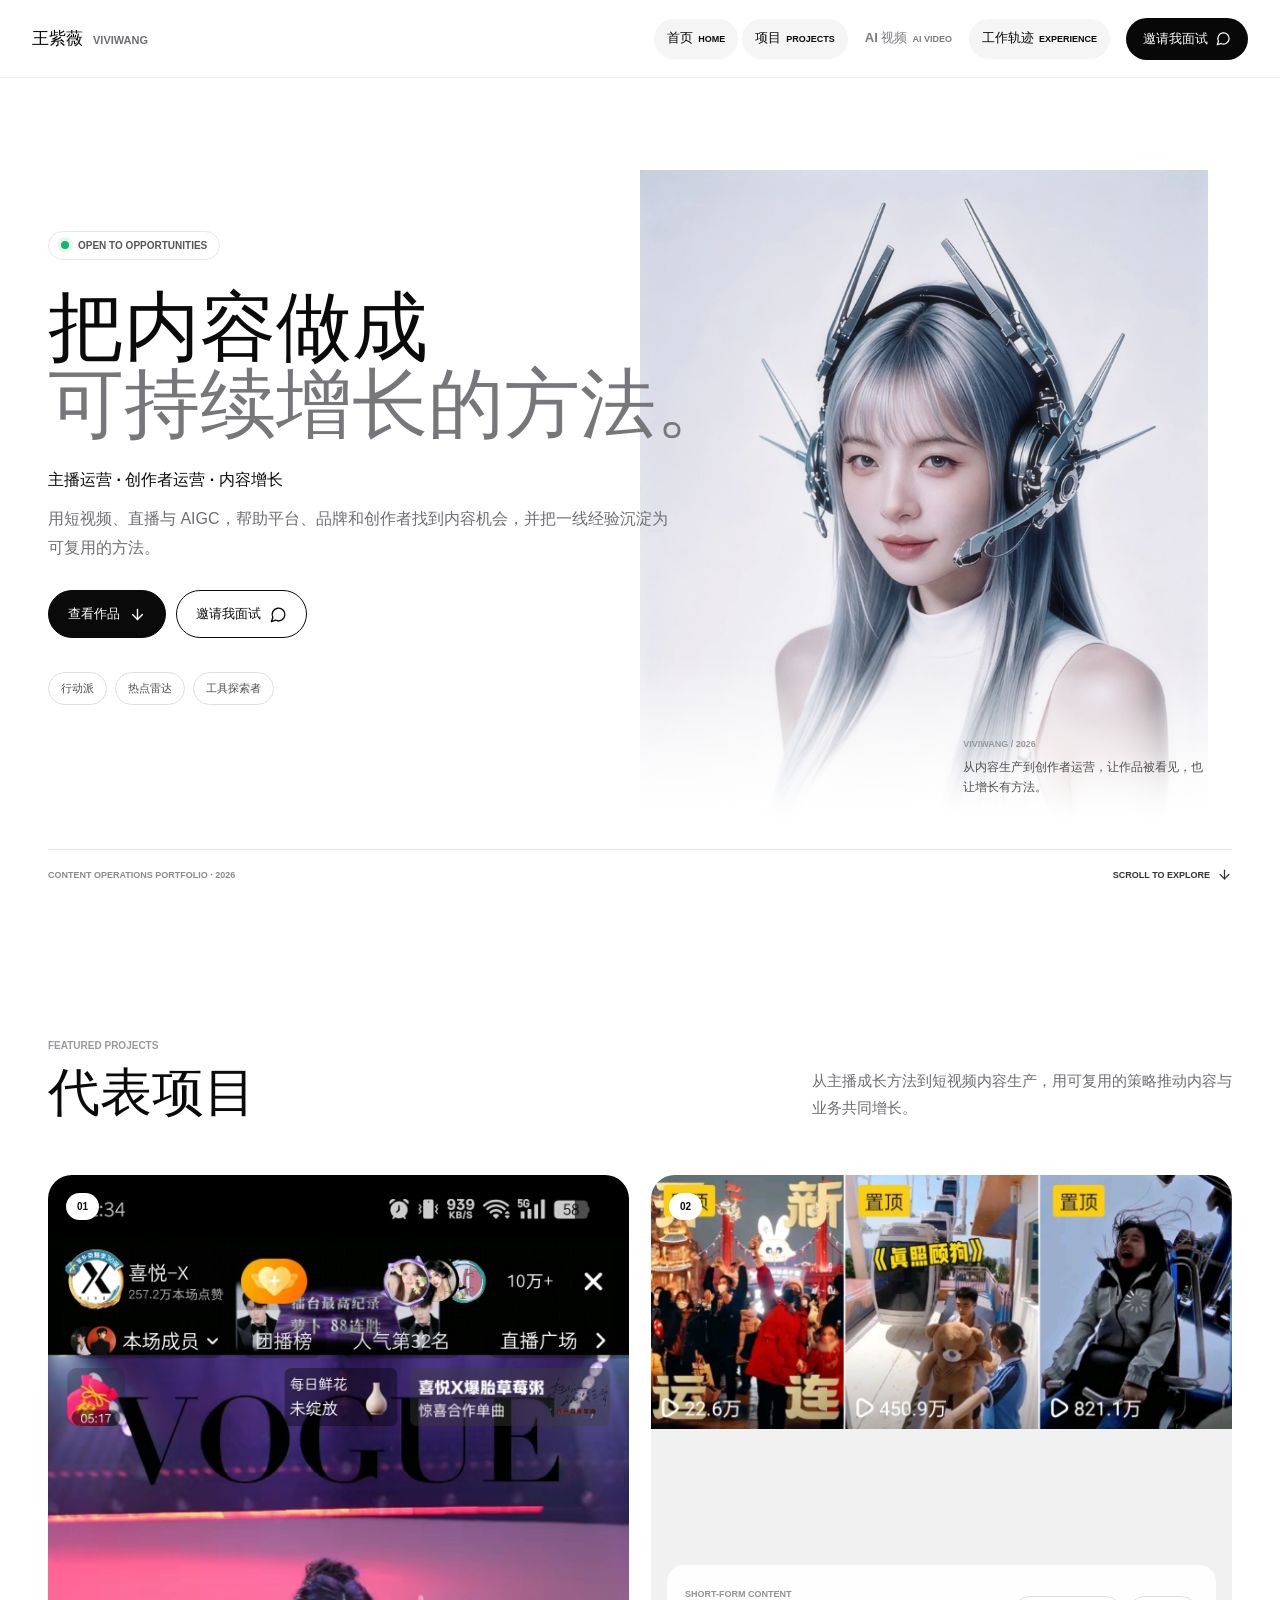
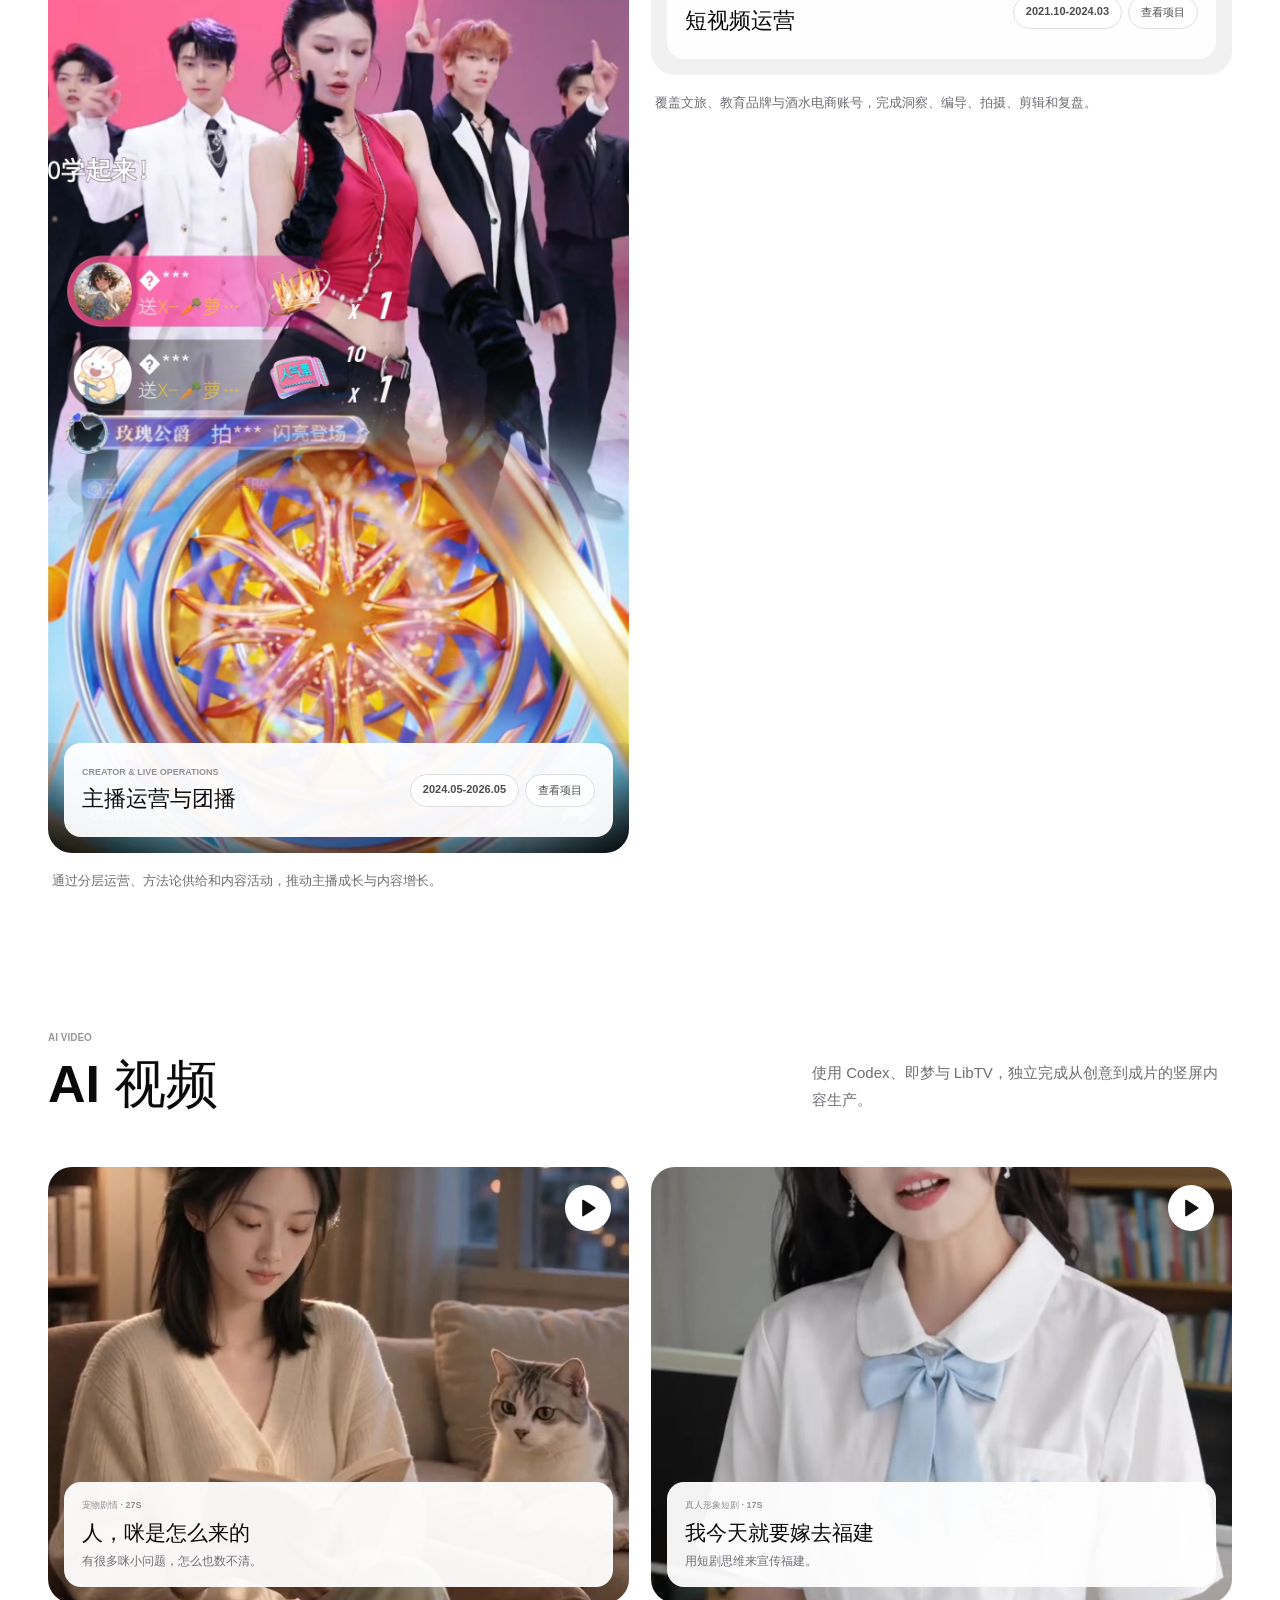
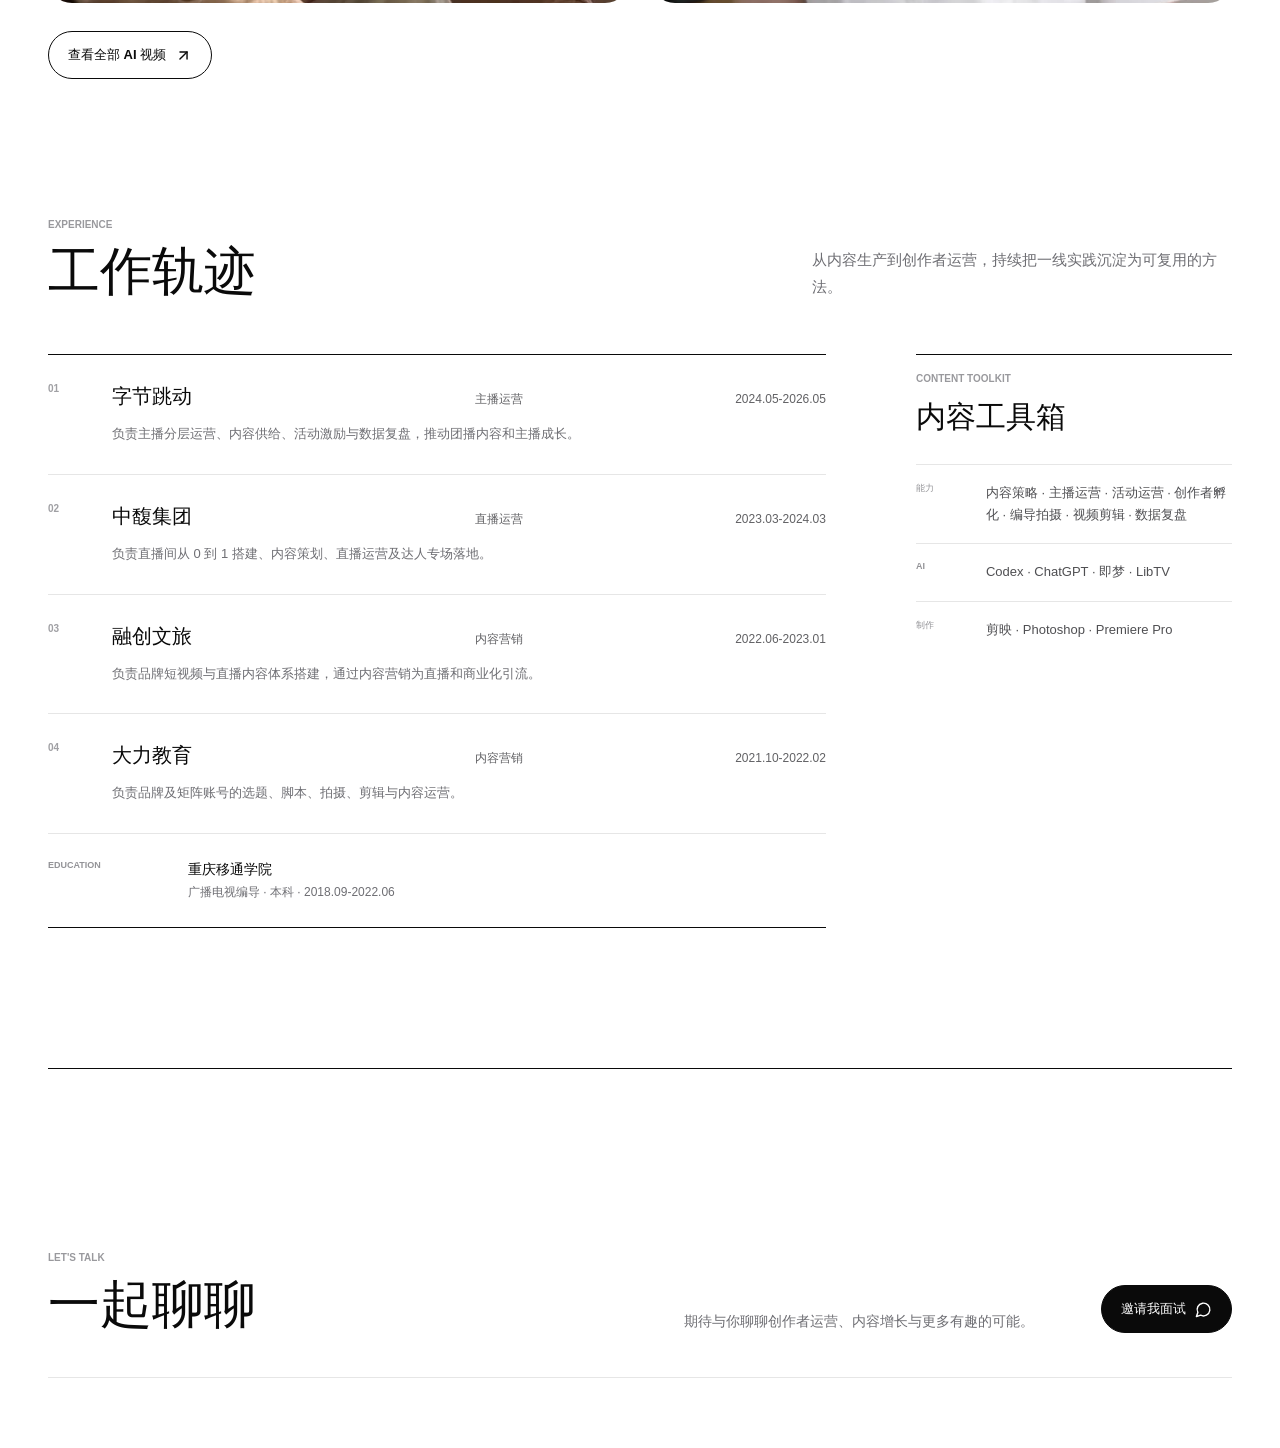
==== index.html @ 5899cfa4 "Publish portfolio website" ====
<!doctype html>
<html lang="zh-CN">
  <head>
    <meta charset="UTF-8" />
    <meta name="viewport" content="width=device-width, initial-scale=1.0" />
    <meta name="robots" content="noindex, nofollow, noarchive" />
    <meta name="description" content="王紫薇的创作者运营、主播运营、短视频与 AI 视频作品集。" />
    <meta name="theme-color" content="#ffffff" />
    <link rel="icon" href="./vw-mark.svg" type="image/svg+xml" />
    <title>VIVIWANG | 内容运营作品集</title>
    <script type="module" crossorigin src="./assets/index-BKl5a8yj.js"></script>
    <link rel="stylesheet" crossorigin href="./assets/index-C2zhgHRm.css">
  </head>
  <body>
    <div id="root"></div>
  </body>
</html>
---- assets/index-C2zhgHRm.css ----
:root{color:#0a0a0a;background:#fff;font-family:Inter,SF Pro Text,SF Pro Display,PingFang SC,Microsoft YaHei,Arial,sans-serif;font-synthesis:none;text-rendering:optimizeLegibility;--ink: #0a0a0a;--muted: #6e6e73;--quiet: #9b9b9f;--soft: #f5f5f5;--line: #e6e6e6;--white: #ffffff;--green: #12b76a;--radius: 24px;letter-spacing:0}*{box-sizing:border-box}html{scroll-behavior:auto;scroll-padding-top:150px;background:#fff}body{margin:0;min-width:320px;min-height:100vh;overflow-x:hidden;background:#fff;color:var(--ink)}body.modal-open{overflow:hidden}button,a,input,textarea,select{font:inherit;letter-spacing:0}button,a{-webkit-tap-highlight-color:transparent}button{color:inherit}a{color:inherit;text-decoration:none}img,video{display:block;max-width:100%}p,h1,h2,h3,ul,ol{margin-top:0}h1,h2,h3,.brand-mark,.section-index,.case-kicker,.project-date{font-family:Inter,SF Pro Display,PingFang SC,Microsoft YaHei,Arial,sans-serif;letter-spacing:0}button:focus-visible,a:focus-visible{outline:2px solid #111111;outline-offset:4px}.page-shell{width:min(1380px,calc(100% - 96px));margin-inline:auto}.site-header{position:fixed;z-index:100;top:0;right:0;left:0;height:78px;border-bottom:1px solid rgba(0,0,0,.06);background:#fffffff0;-webkit-backdrop-filter:blur(16px);backdrop-filter:blur(16px)}.nav-shell{width:min(1460px,calc(100% - 64px));height:100%;margin-inline:auto;display:flex;align-items:center;justify-content:space-between;gap:32px}.brand-mark{display:inline-flex;align-items:baseline;gap:10px;white-space:nowrap}.brand-mark strong{font-size:17px;font-weight:650}.brand-mark span{color:var(--muted);font-size:11px;font-weight:600}.main-nav{display:flex;align-items:center;gap:4px}.nav-link{min-height:40px;display:inline-flex;align-items:baseline;gap:5px;padding:10px 13px;border-radius:999px;color:#7c7c80;transition:color .18s ease,background .18s ease}.nav-link span{font-size:13px;font-weight:560}.nav-link small{color:inherit;font-size:9px;font-weight:550}.nav-link:hover,.nav-link.is-active{color:var(--ink);background:#f5f5f5}.nav-contact{min-height:42px;margin-left:12px;display:inline-flex;align-items:center;justify-content:center;gap:8px;padding:10px 17px;border:0;border-radius:999px;background:#080808;color:#fff;cursor:pointer;font-size:13px;font-weight:650;transition:transform .18s ease,background .18s ease}.nav-contact:hover{transform:translateY(-1px);background:#2a2a2a}.icon-button{width:42px;height:42px;display:inline-grid;place-items:center;padding:0;border:1px solid var(--line);border-radius:50%;background:#fff;cursor:pointer;transition:background .18s ease,transform .18s ease}.icon-button:hover{background:#f3f3f3;transform:translateY(-1px)}.mobile-menu-button{display:none}.button{min-height:48px;display:inline-flex;align-items:center;justify-content:center;gap:9px;padding:12px 19px;border:1px solid var(--ink);border-radius:999px;cursor:pointer;font-size:13px;font-weight:650;transition:transform .18s ease,background .18s ease,color .18s ease}.button:hover{transform:translateY(-2px)}.button-primary{background:var(--ink);color:#fff}.button-primary:hover{background:#292929}.button-secondary{background:#fff;color:var(--ink)}.button-secondary:hover{background:#f5f5f5}.home-hero{min-height:100svh;padding:78px 0 18px;display:flex;flex-direction:column;justify-content:space-between;overflow:hidden;background:#fff}.hero-shell{position:relative;min-height:calc(100svh - 134px);display:flex;align-items:center}.hero-copy{position:relative;z-index:3;width:66%;padding:80px 0 66px}.availability{width:max-content;margin-bottom:28px;display:flex;align-items:center;gap:9px;padding:8px 12px;border:1px solid #e7e7e7;border-radius:999px;background:#fff;color:#555558;font-size:10px;font-weight:650}.availability span{width:8px;height:8px;border-radius:50%;background:var(--green);box-shadow:0 0 0 4px #12b76a17}.hero-copy h1{max-width:920px;margin-bottom:27px;font-size:76px;font-weight:590;line-height:1.02}.hero-copy h1 span{color:#77777b}.hero-role{margin-bottom:14px;font-size:16px;font-weight:650}.hero-statement{max-width:620px;margin-bottom:28px;color:var(--muted);font-size:16px;line-height:1.8}.hero-actions{display:flex;flex-wrap:wrap;gap:10px}.trait-list{margin-top:34px;display:flex;flex-wrap:wrap;gap:8px}.trait-list span,.project-card-tags span{padding:8px 12px;border:1px solid #dedede;border-radius:999px;background:#ffffffeb;color:#4d4d50;font-size:11px;font-weight:560}.hero-portrait{position:absolute;z-index:1;right:2%;bottom:0;width:48%;height:88%;overflow:hidden}.hero-portrait>img{width:100%;height:100%;object-fit:cover;object-position:center top;filter:saturate(.78) contrast(.98);-webkit-mask-image:linear-gradient(to bottom,#000 0%,#000 74%,rgba(0,0,0,.72) 86%,transparent 100%);mask-image:linear-gradient(to bottom,#000 0%,#000 74%,rgba(0,0,0,.72) 86%,transparent 100%)}.portrait-fade{position:absolute;inset:auto 0 0;height:28%;background:linear-gradient(to bottom,transparent,#ffffff 88%);pointer-events:none}.portrait-note{position:absolute;z-index:2;right:0;bottom:46px;width:245px;margin:0;color:#4f4f52;font-size:12px;line-height:1.65}.portrait-note span{display:block;margin-bottom:7px;color:#9a9a9d;font-size:9px;font-weight:650}.hero-footer{position:relative;z-index:4;display:flex;align-items:center;justify-content:space-between;gap:20px;padding-top:17px;border-top:1px solid var(--line);color:#8b8b8f;font-size:9px;font-weight:600}.hero-footer a{display:inline-flex;align-items:center;gap:7px;color:#343436}.home-section{padding-top:140px}.section-heading{margin-bottom:54px;display:grid;grid-template-columns:minmax(0,1fr) minmax(300px,.6fr);align-items:end;gap:64px}.section-index,.case-kicker{margin-bottom:13px;color:#99999d;font-size:10px;font-weight:650}.section-heading h2,.case-section>h2,.home-contact h2{margin:0;font-size:52px;font-weight:560;line-height:1.1}.section-intro,.case-lead{margin-bottom:0;color:var(--muted);font-size:15px;line-height:1.8}.project-grid{display:grid;grid-template-columns:repeat(2,minmax(0,1fr));gap:22px}.project-card{min-width:0}.project-card-link{position:relative;min-height:500px;display:block;overflow:hidden;border-radius:var(--radius);background:#f1f1f1}.project-card-link>img{width:100%;height:100%;object-fit:cover;transition:transform .24s ease,filter .24s ease}.project-card-link:hover>img{transform:scale(1.018);filter:brightness(.95)}.project-number{position:absolute;top:18px;left:18px;padding:8px 11px;border-radius:999px;background:#fff;font-size:10px;font-weight:650}.project-card-info{position:absolute;right:16px;bottom:16px;left:16px;min-height:94px;display:flex;align-items:center;justify-content:space-between;gap:22px;padding:17px 18px;border-radius:17px;background:#fffffff2}.project-card-info>div:first-child>span{display:block;margin-bottom:7px;color:#929296;font-size:9px;font-weight:650}.project-card-info h3{margin:0;font-size:22px;font-weight:620}.project-card-tags{display:flex;flex-wrap:wrap;justify-content:flex-end;gap:6px}.project-card-summary{max-width:590px;margin:17px 4px 0;color:var(--muted);font-size:13px;line-height:1.7}.ai-preview-section{background:#fff}.ai-preview-grid{display:grid;grid-template-columns:repeat(2,minmax(0,1fr));gap:22px}.video-card{position:relative;min-width:0;overflow:hidden;border-radius:var(--radius);background:#f1f1f1}.video-poster{position:relative;width:100%;aspect-ratio:4 / 3;display:block;overflow:hidden;padding:0;border:0;background:#eee;cursor:pointer}.video-poster img{width:100%;height:100%;object-fit:cover;transition:transform .24s ease,filter .24s ease}.video-poster:hover img{transform:scale(1.018);filter:brightness(.95)}.video-placeholder{width:100%;height:100%;display:grid;place-items:center;color:#999}.play-control{position:absolute;top:18px;right:18px;width:46px;height:46px;display:grid;place-items:center;border-radius:50%;background:#fff;color:#111;transition:transform .18s ease,background .18s ease}.video-poster:hover .play-control{transform:scale(1.05);background:#111;color:#fff}.video-copy{position:absolute;right:16px;bottom:16px;left:16px;min-height:94px;padding:17px 18px;border-radius:17px;background:#fffffff2;pointer-events:none}.video-copy>span,.account-copy>span,.activity-item>span,.workflow-notes article>span{display:block;margin-bottom:7px;color:#909094;font-size:9px;font-weight:650}.video-copy h3{margin-bottom:5px;font-size:21px;font-weight:620}.video-copy p{margin:0;color:var(--muted);font-size:12px;line-height:1.5}.ai-page-link{margin-top:28px}.experience-section{padding-bottom:140px}.experience-layout{display:grid;grid-template-columns:minmax(0,1.6fr) minmax(300px,.65fr);gap:90px}.timeline{border-top:1px solid var(--ink)}.timeline-row{display:grid;grid-template-columns:46px minmax(0,1fr);gap:18px;padding:28px 0;border-bottom:1px solid var(--line)}.timeline-index{color:#a0a0a4;font-size:10px;font-weight:650}.timeline-title{display:grid;grid-template-columns:minmax(150px,1fr) minmax(110px,.7fr) auto;align-items:baseline;gap:20px}.timeline-title h3{margin-bottom:0;font-size:20px;font-weight:630}.timeline-title span,.timeline-title time{color:#616164;font-size:12px}.timeline-row p{max-width:710px;margin:13px 0 0;color:var(--muted);font-size:13px;line-height:1.75}.education-row{display:grid;grid-template-columns:120px minmax(0,1fr);gap:20px;padding:26px 0;border-bottom:1px solid var(--ink)}.education-row>span,.tool-group span{color:#939397;font-size:9px;font-weight:650}.education-row strong{font-size:14px;font-weight:620}.education-row p{margin:5px 0 0;color:var(--muted);font-size:12px}.toolkit{align-self:start;padding-top:18px;border-top:1px solid var(--ink)}.toolkit h3{margin-bottom:26px;font-size:30px;font-weight:580}.tool-group{display:grid;grid-template-columns:54px minmax(0,1fr);gap:16px;padding:17px 0;border-top:1px solid var(--line)}.tool-group p{margin:0;color:#4f4f52;font-size:13px;line-height:1.7}.home-contact{padding:0 0 70px;background:#fff}.contact-strip{min-height:310px;display:grid;grid-template-columns:1fr minmax(300px,.62fr) auto;align-items:end;gap:60px;padding:64px 0 44px;border-top:1px solid var(--ink);border-bottom:1px solid var(--line)}.contact-strip>p{margin:0;color:var(--muted);font-size:14px;line-height:1.75}.project-page{padding-top:78px;background:#fff}.project-hero{min-height:720px;display:grid;grid-template-columns:minmax(0,.82fr) minmax(520px,1.18fr);align-items:center;gap:72px;padding-top:84px;padding-bottom:84px}.project-hero-copy{min-width:0}.back-link{width:max-content;margin-bottom:54px;display:inline-flex;align-items:center;gap:8px;color:#69696c;font-size:12px;transition:color .18s ease,transform .18s ease}.back-link:hover{color:var(--ink);transform:translate(-3px)}.project-hero h1{margin-bottom:20px;font-size:64px;font-weight:570;line-height:1.05}.project-date{margin-bottom:26px;color:#99999c;font-size:11px;font-weight:600}.project-summary{max-width:610px;margin:0;color:var(--muted);font-size:15px;line-height:1.85}.lightbox-trigger{position:relative;display:block;overflow:hidden;padding:0;border:0;background:#f3f3f3;cursor:zoom-in}.lightbox-trigger img{width:100%;height:100%;object-fit:cover}.project-cover{width:100%;aspect-ratio:4 / 3;border-radius:var(--radius)}.project-cover img{transition:transform .24s ease}.project-cover:hover img{transform:scale(1.012)}.image-zoom{position:absolute;right:16px;bottom:16px;width:42px;height:42px;display:grid;place-items:center;border-radius:50%;background:#fff;color:#111;opacity:0;transform:translateY(5px);transition:opacity .18s ease,transform .18s ease}.lightbox-trigger:hover .image-zoom,.lightbox-trigger:focus-visible .image-zoom{opacity:1;transform:translateY(0)}.project-toc{position:sticky;z-index:80;top:78px;border-top:1px solid var(--line);border-bottom:1px solid var(--line);background:#fffffff5;-webkit-backdrop-filter:blur(12px);backdrop-filter:blur(12px)}.toc-inner{display:flex;align-items:center;gap:4px;overflow-x:auto;padding-top:10px;padding-bottom:10px;scrollbar-width:none}.toc-inner::-webkit-scrollbar,.activity-tabs::-webkit-scrollbar,.filter-tabs::-webkit-scrollbar{display:none}.toc-button{flex:0 0 auto;padding:9px 13px;border:0;border-radius:999px;background:transparent;color:#858589;cursor:pointer;font-size:11px;font-weight:560;transition:color .18s ease,background .18s ease}.toc-button:hover,.toc-button.is-active{background:#f2f2f2;color:var(--ink)}.project-content{padding-top:28px}.case-section{scroll-margin-top:148px;padding:112px 0;border-top:1px solid var(--line)}.case-section:first-child{border-top:0}.case-section>h2{margin-bottom:34px}.case-lead{max-width:760px;font-size:16px}.context-rail{margin-top:50px;display:grid;grid-template-columns:repeat(3,minmax(0,1fr));border-top:1px solid var(--ink);border-bottom:1px solid var(--ink)}.context-rail.four-columns{grid-template-columns:repeat(4,minmax(0,1fr))}.context-rail>div{min-height:130px;display:flex;flex-direction:column;justify-content:space-between;gap:18px;padding:24px;border-right:1px solid var(--line)}.context-rail>div:last-child{border-right:0}.context-rail span,.process-rail span{color:#98989c;font-size:9px;font-weight:650}.context-rail strong{max-width:260px;font-size:16px;font-weight:600;line-height:1.5}.segmentation-list{display:grid;grid-template-columns:repeat(3,minmax(0,1fr));gap:18px}.segmentation-list article,.metric-grid article{min-height:255px;padding:28px;border-radius:20px;background:var(--soft)}.segmentation-list article>span{display:block;margin-bottom:68px;color:#a0a0a3;font-size:10px;font-weight:650}.segmentation-list h3{margin-bottom:13px;font-size:27px;font-weight:600}.segmentation-list p{margin:0;color:var(--muted);font-size:13px;line-height:1.75}.method-grid{margin-top:46px;display:grid;grid-template-columns:repeat(2,minmax(0,1fr));gap:22px}.method-card{min-width:0}.method-card:nth-child(5){grid-column:1 / -1;display:grid;grid-template-columns:1.25fr .75fr;gap:0;overflow:hidden;border-radius:var(--radius);background:var(--soft)}.method-image{width:100%;aspect-ratio:16 / 10;border-radius:var(--radius)}.method-card:nth-child(5) .method-image{height:100%;border-radius:0}.method-image img{transition:transform .24s ease}.method-image:hover img{transform:scale(1.012)}.method-card>div{padding:20px 4px 0}.method-card:nth-child(5)>div{display:flex;flex-direction:column;justify-content:center;padding:42px}.method-card>div>span{display:block;margin-bottom:10px;color:#9a9a9e;font-size:9px;font-weight:650}.method-card h3{margin-bottom:8px;font-size:20px;font-weight:620}.method-card p{margin:0;color:var(--muted);font-size:13px;line-height:1.7}.activity-tabs,.filter-tabs{margin-bottom:28px;display:flex;width:max-content;max-width:100%;gap:6px;overflow-x:auto;padding:5px;border-radius:999px;background:#f3f3f3;scrollbar-width:none}.activity-tab,.filter-tab{flex:0 0 auto;min-height:38px;padding:9px 15px;border:0;border-radius:999px;background:transparent;color:#77777b;cursor:pointer;font-size:11px;font-weight:580;transition:color .18s ease,background .18s ease}.activity-tab:hover,.filter-tab:hover,.activity-tab.is-active,.filter-tab.is-active{background:#fff;color:var(--ink)}.activity-stage{display:grid;grid-template-columns:minmax(0,1.18fr) minmax(330px,.82fr);gap:22px}.evidence-rail{margin-top:22px;display:grid;grid-auto-flow:column;grid-auto-columns:minmax(170px,.2fr);gap:12px;overflow-x:auto;padding:0 0 12px;scroll-snap-type:x proximity;scrollbar-color:#b9b9b9 transparent}.evidence-image{width:100%;aspect-ratio:9 / 16;border-radius:var(--radius);scroll-snap-align:start}.evidence-image img{transition:transform .24s ease}.evidence-image:hover img{transform:scale(1.012)}.activity-image{min-height:560px;border-radius:var(--radius)}.activity-list{display:grid;gap:14px}.activity-item{padding:30px;border-radius:20px;background:#f5f5f5}.activity-item.is-highlight{background:#111;color:#fff}.activity-item.is-highlight>span,.activity-item.is-highlight p{color:#bdbdc1}.activity-item h3{margin-bottom:12px;font-size:22px;font-weight:610}.activity-item p{margin-bottom:0;color:var(--muted);font-size:13px;line-height:1.75}.activity-item ul{margin:24px 0 0;padding:20px 0 0;display:grid;grid-template-columns:repeat(2,minmax(0,1fr));gap:12px 18px;border-top:1px solid #3b3b3b;list-style:none}.activity-item li{color:#fff;font-size:12px;font-weight:550;line-height:1.55}.incubation-layout,.featured-case-layout,.workflow-layout{display:grid;grid-template-columns:minmax(0,1fr) minmax(380px,.82fr);align-items:stretch;gap:46px}.action-list{margin:50px 0 0;padding:0;border-top:1px solid var(--ink);list-style:none}.action-list li{display:grid;grid-template-columns:42px minmax(0,1fr);gap:18px;padding:20px 0;border-bottom:1px solid var(--line)}.action-list span{color:#9a9a9d;font-size:10px;font-weight:650}.action-list p{margin:0;color:#4f4f52;font-size:14px;line-height:1.7}.hero-metric{min-height:420px;display:flex;flex-direction:column;justify-content:flex-end;padding:42px;border-radius:var(--radius);background:#111;color:#fff}.hero-metric span{margin-bottom:auto;color:#b9b9bd;font-size:11px}.hero-metric strong{margin-bottom:4px;font-size:92px;font-weight:530;line-height:1}.hero-metric p{margin:0;color:#b9b9bd;font-size:13px}.metric-grid{display:grid;grid-template-columns:repeat(3,minmax(0,1fr));gap:16px}.metric-grid article{display:flex;flex-direction:column;justify-content:flex-end}.metric-grid strong{margin-bottom:48px;font-size:54px;font-weight:560;line-height:1}.metric-grid span{font-size:13px;font-weight:600}.metric-grid small{margin-top:7px;color:var(--muted);font-size:10px}.next-project{margin-top:10px;padding-top:72px;padding-bottom:100px;border-top:1px solid var(--ink)}.next-project>span{display:block;margin-bottom:22px;color:#96969a;font-size:9px;font-weight:650}.next-project a{display:flex;align-items:center;justify-content:space-between;gap:18px;font-size:46px;font-weight:560;transition:color .18s ease}.next-project a:hover{color:#66666a}.responsibility-line{margin-top:46px;display:grid;grid-template-columns:190px minmax(0,1fr);gap:32px;padding:24px 0;border-top:1px solid var(--ink);border-bottom:1px solid var(--ink)}.responsibility-line span{color:#96969a;font-size:9px;font-weight:650}.responsibility-line strong{font-size:18px;font-weight:600}.account-grid{margin-top:46px;display:grid;grid-template-columns:repeat(2,minmax(0,1fr));gap:22px}.account-card{overflow:hidden;border-radius:var(--radius);background:#f5f5f5}.account-media-grid{display:grid;grid-template-columns:repeat(2,minmax(0,1fr));gap:1px;background:#fff}.account-media-grid.count-2{grid-template-columns:repeat(2,minmax(0,1fr))}.account-image{width:100%;aspect-ratio:9 / 13;border-radius:0}.account-image img{transition:transform .24s ease}.account-image:hover img{transform:scale(1.012)}.account-copy{padding:26px 28px 30px}.account-copy h3{margin-bottom:5px;font-size:24px;font-weight:610}.account-copy>p{margin-bottom:22px;color:var(--muted);font-size:12px}.account-copy>strong{display:block;padding-top:18px;border-top:1px solid #dddddd;font-size:12px;font-weight:600}.account-copy ul{margin:18px 0 0;padding:0;display:grid;grid-template-columns:repeat(2,minmax(0,1fr));gap:9px 18px;list-style:none}.account-copy li{color:#59595c;font-size:11px;line-height:1.55}.account-copy li:before{content:"";width:4px;height:4px;margin-right:7px;display:inline-block;border-radius:50%;background:#111;vertical-align:2px}.featured-account-image,.workflow-image{min-height:520px;border-radius:var(--radius)}.featured-account-image img,.workflow-image img{transition:transform .24s ease}.featured-account-image:hover img,.workflow-image:hover img{transform:scale(1.012)}.featured-case-copy{align-self:center}.strategy-list{margin-top:42px;border-top:1px solid var(--ink)}.strategy-list article{display:grid;grid-template-columns:126px minmax(0,1fr);gap:24px;padding:19px 0;border-bottom:1px solid var(--line)}.strategy-list span{font-size:12px;font-weight:620}.strategy-list p{margin:0;color:var(--muted);font-size:12px;line-height:1.7}.ai-work-grid{display:grid;grid-template-columns:repeat(4,minmax(0,1fr));gap:16px}.video-card.is-compact{border-radius:20px}.is-compact .video-poster{aspect-ratio:9 / 16}.ai-work-grid .video-copy{min-height:110px;padding:15px;border-radius:14px}.ai-work-grid .video-copy h3{font-size:16px}.process-rail{margin:44px 0;display:grid;grid-template-columns:repeat(6,minmax(0,1fr));border-top:1px solid var(--ink);border-bottom:1px solid var(--ink)}.process-rail>div{min-height:105px;display:flex;flex-direction:column;justify-content:space-between;gap:16px;padding:20px;border-right:1px solid var(--line)}.process-rail>div:last-child{border-right:0}.process-rail strong{font-size:14px;font-weight:600}.process-evidence-grid{display:grid;grid-template-columns:repeat(2,minmax(0,1fr));gap:36px 22px}.process-evidence{min-width:0}.process-evidence.is-wide{grid-column:1 / -1}.process-evidence-image{width:100%;aspect-ratio:16 / 10;border-radius:var(--radius)}.process-evidence.is-wide .process-evidence-image{aspect-ratio:16 / 8}.process-evidence>div{padding:18px 4px 0}.process-evidence>div>span{display:block;margin-bottom:9px;color:#99999d;font-size:9px;font-weight:650}.process-evidence h3{margin-bottom:7px;font-size:20px;font-weight:610}.process-evidence p{margin:0;color:var(--muted);font-size:13px;line-height:1.7}.workflow-notes{align-self:center;border-top:1px solid var(--ink)}.workflow-notes article{padding:22px 0;border-bottom:1px solid var(--line)}.workflow-notes h3{margin-bottom:7px;font-size:20px;font-weight:610}.workflow-notes p{margin:0;color:var(--muted);font-size:13px;line-height:1.7}.ai-tool-lines{border-top:1px solid var(--ink)}.ai-tool-lines article{display:grid;grid-template-columns:minmax(130px,.35fr) minmax(0,1fr);gap:34px;padding:24px 0;border-bottom:1px solid var(--line)}.ai-tool-lines span{color:#88888c;font-size:10px;font-weight:650}.ai-tool-lines p{margin:0;font-size:15px;line-height:1.7}.modal-backdrop,.lightbox-backdrop,.video-modal-backdrop{position:fixed;z-index:300;top:0;right:0;bottom:0;left:0;display:grid;place-items:center;padding:24px;background:#000000ad}.contact-modal{position:relative;width:min(760px,100%);display:grid;grid-template-columns:minmax(0,.9fr) minmax(300px,1.1fr);gap:48px;padding:48px;border-radius:var(--radius);background:#fff;box-shadow:0 30px 100px #0003}.modal-close,.lightbox-close,.video-modal-close{position:absolute;z-index:4;top:16px;right:16px}.contact-copy{align-self:center}.contact-copy h2{margin-bottom:14px;font-size:42px;font-weight:570}.contact-copy>p:last-child{margin:0;color:var(--muted);font-size:13px;line-height:1.75}.wechat-panel{display:grid;grid-template-columns:150px minmax(0,1fr);align-items:center;gap:24px;padding:24px;border-radius:18px;background:#f4f4f4}.wechat-qr{aspect-ratio:1;overflow:hidden;border:1px solid #d6d6d6;background:#fff}.wechat-qr img{width:100%;height:100%;object-fit:cover}.wechat-details{min-width:0}.meta-label{display:block;margin-bottom:8px;color:#8d8d91;font-size:10px;font-weight:650}.wechat-details strong{display:block;margin-bottom:15px;overflow-wrap:anywhere;font-size:19px}.copy-button{min-height:40px;display:inline-flex;align-items:center;gap:7px;padding:9px 13px;border:0;border-radius:999px;background:#111;color:#fff;cursor:pointer;font-size:11px;font-weight:600}.lightbox-content{position:relative;width:min(1500px,100%);height:min(90vh,960px);display:grid;place-items:center;padding:68px 24px 24px;border-radius:20px;background:#fff}.lightbox-content>img{max-width:100%;max-height:100%;object-fit:contain}.video-modal{position:relative;width:min(980px,100%);max-height:92vh;overflow:hidden;border-radius:var(--radius);background:#fff}.video-modal video,.video-pending{width:100%;max-height:76vh;background:#ededed}.video-modal video{object-fit:contain}.video-pending{position:relative;min-height:560px;display:grid;place-items:center;overflow:hidden}.video-pending>img{position:absolute;top:0;right:0;bottom:0;left:0;width:100%;height:100%;object-fit:cover;filter:grayscale(1) blur(14px);opacity:.24}.video-pending>div{position:relative;display:grid;place-items:center;gap:10px;text-align:center}.video-pending strong{font-size:18px}.video-pending span{color:var(--muted);font-size:12px}.video-modal-caption{padding:20px 24px 24px}.video-modal-caption span{display:block;margin-bottom:5px;color:#8f8f93;font-size:9px;font-weight:650}.video-modal-caption h3{margin:0;font-size:21px;font-weight:610}@media(max-width:1120px){.page-shell{width:min(100% - 64px,1120px)}.hero-copy h1{font-size:62px}.hero-portrait{right:-3%;width:52%}.portrait-note{display:none}.project-card-link{min-height:410px}.project-card-info{align-items:flex-start;flex-direction:column}.project-card-tags{justify-content:flex-start}.experience-layout{gap:52px}.project-hero{grid-template-columns:minmax(0,.85fr) minmax(440px,1.15fr);gap:44px}.project-hero h1{font-size:54px}}@media(max-width:920px){html{scroll-padding-top:132px}.site-header{height:68px}.nav-shell{width:calc(100% - 40px)}.mobile-menu-button{display:inline-grid}.main-nav{position:absolute;top:67px;right:0;left:0;display:none;align-items:stretch;padding:12px 20px 20px;border-bottom:1px solid var(--line);background:#fff}.main-nav.is-open{display:grid}.nav-link{justify-content:space-between;border-radius:0;border-bottom:1px solid var(--line)}.nav-contact{margin:14px 0 0}.home-hero{min-height:auto;padding-top:68px}.hero-shell{min-height:860px;align-items:flex-start}.hero-copy{width:82%;padding-top:70px}.hero-copy h1{font-size:58px}.hero-statement{max-width:510px}.hero-portrait{right:-5%;width:58%;height:64%}.section-heading{grid-template-columns:1fr;gap:22px}.project-card-link{min-height:370px}.experience-layout,.contact-strip,.project-hero,.activity-stage,.incubation-layout,.featured-case-layout,.workflow-layout{grid-template-columns:1fr}.contact-strip{align-items:start;gap:28px}.project-page{padding-top:68px}.project-hero{min-height:auto;padding-top:72px}.project-cover{grid-row:1}.back-link{margin-bottom:34px}.project-toc{top:68px}.activity-image,.featured-account-image,.workflow-image{min-height:440px}.ai-work-grid{grid-template-columns:repeat(2,minmax(0,1fr))}.contact-modal{grid-template-columns:1fr}}@media(max-width:680px){.page-shell{width:calc(100% - 36px)}.nav-shell{width:calc(100% - 28px)}.brand-mark{gap:7px}.brand-mark strong{font-size:15px}.brand-mark span{font-size:9px}.hero-shell{min-height:780px}.hero-copy{width:100%;padding-top:54px}.availability{margin-bottom:22px}.hero-copy h1{max-width:355px;margin-bottom:20px;font-size:42px;line-height:1.08}.hero-role{font-size:14px}.hero-statement{max-width:92%;font-size:13px;line-height:1.7}.hero-actions{position:relative;z-index:4}.hero-actions .button{min-height:44px;padding:10px 15px}.trait-list{margin-top:22px}.trait-list span{padding:7px 10px;font-size:10px}.hero-portrait{right:-22%;bottom:0;width:92%;height:51%;opacity:.82}.hero-footer{padding-bottom:6px}.hero-footer>span{display:none}.home-section{padding-top:104px}.section-heading{margin-bottom:36px}.section-heading h2,.case-section>h2,.home-contact h2{font-size:38px}.section-intro,.case-lead{font-size:13px}.project-grid,.ai-preview-grid,.method-grid,.account-grid,.process-evidence-grid{grid-template-columns:1fr}.process-evidence.is-wide{grid-column:auto}.project-card-link{min-height:380px;border-radius:20px}.project-card-info{right:10px;bottom:10px;left:10px;min-height:auto;gap:13px;padding:14px;border-radius:14px}.project-card-info h3{font-size:19px}.project-card-tags span:first-child{display:none}.video-card,.video-poster{border-radius:20px}.video-copy{right:10px;bottom:10px;left:10px;padding:14px;border-radius:14px}.experience-section{padding-bottom:104px}.timeline-row{grid-template-columns:30px minmax(0,1fr)}.timeline-title{grid-template-columns:1fr auto;gap:7px 12px}.timeline-title span{grid-column:1;grid-row:2}.timeline-title time{grid-column:2;grid-row:1}.education-row{grid-template-columns:1fr;gap:10px}.contact-strip{min-height:290px;padding-top:46px}.project-hero{gap:42px;padding-top:42px;padding-bottom:52px}.project-cover{aspect-ratio:4 / 3;border-radius:20px}.project-hero h1{font-size:43px}.project-summary{font-size:13px}.toc-inner{width:100%}.case-section{scroll-margin-top:132px;padding:82px 0}.context-rail,.context-rail.four-columns,.segmentation-list,.metric-grid{grid-template-columns:1fr}.context-rail>div{min-height:100px;border-right:0;border-bottom:1px solid var(--line)}.context-rail>div:last-child{border-bottom:0}.segmentation-list article,.metric-grid article{min-height:210px}.segmentation-list article>span{margin-bottom:38px}.method-card:nth-child(5){grid-column:auto;display:block;border-radius:20px}.method-card:nth-child(5) .method-image{height:auto;border-radius:20px}.method-card:nth-child(5)>div{padding:22px 4px 0}.activity-tabs,.filter-tabs{width:100%;border-radius:16px}.activity-image,.featured-account-image,.workflow-image{min-height:300px;border-radius:20px}.evidence-rail{grid-auto-columns:minmax(145px,44vw)}.evidence-image{border-radius:20px}.process-evidence-image,.process-evidence.is-wide .process-evidence-image{aspect-ratio:4 / 3;border-radius:20px}.activity-item{padding:24px}.activity-item ul,.account-copy ul{grid-template-columns:1fr}.hero-metric{min-height:320px;padding:28px}.hero-metric strong{font-size:72px}.metric-grid strong{margin-bottom:34px;font-size:46px}.responsibility-line,.strategy-list article,.ai-tool-lines article{grid-template-columns:1fr;gap:10px}.account-card{border-radius:20px}.account-copy{padding:22px}.ai-work-grid{grid-template-columns:repeat(2,minmax(0,1fr));gap:10px}.ai-work-grid .video-copy{right:7px;bottom:7px;left:7px;min-height:96px;padding:11px}.ai-work-grid .video-copy h3{font-size:13px}.ai-work-grid .video-copy p{font-size:10px}.process-rail{grid-template-columns:repeat(3,minmax(0,1fr))}.process-rail>div:nth-child(3){border-right:0}.process-rail>div:nth-child(-n+3){border-bottom:1px solid var(--line)}.next-project{padding-top:52px;padding-bottom:72px}.next-project a{font-size:31px}.contact-modal{gap:28px;padding:34px 22px 22px;border-radius:20px}.wechat-panel{grid-template-columns:110px minmax(0,1fr);gap:17px;padding:16px}.contact-copy h2{font-size:34px}.lightbox-backdrop,.video-modal-backdrop,.modal-backdrop{padding:12px}.lightbox-content,.video-modal{border-radius:18px}.video-pending{min-height:520px}}@media(prefers-reduced-motion:reduce){*,*:before,*:after{scroll-behavior:auto!important;transition-duration:.01ms!important}}
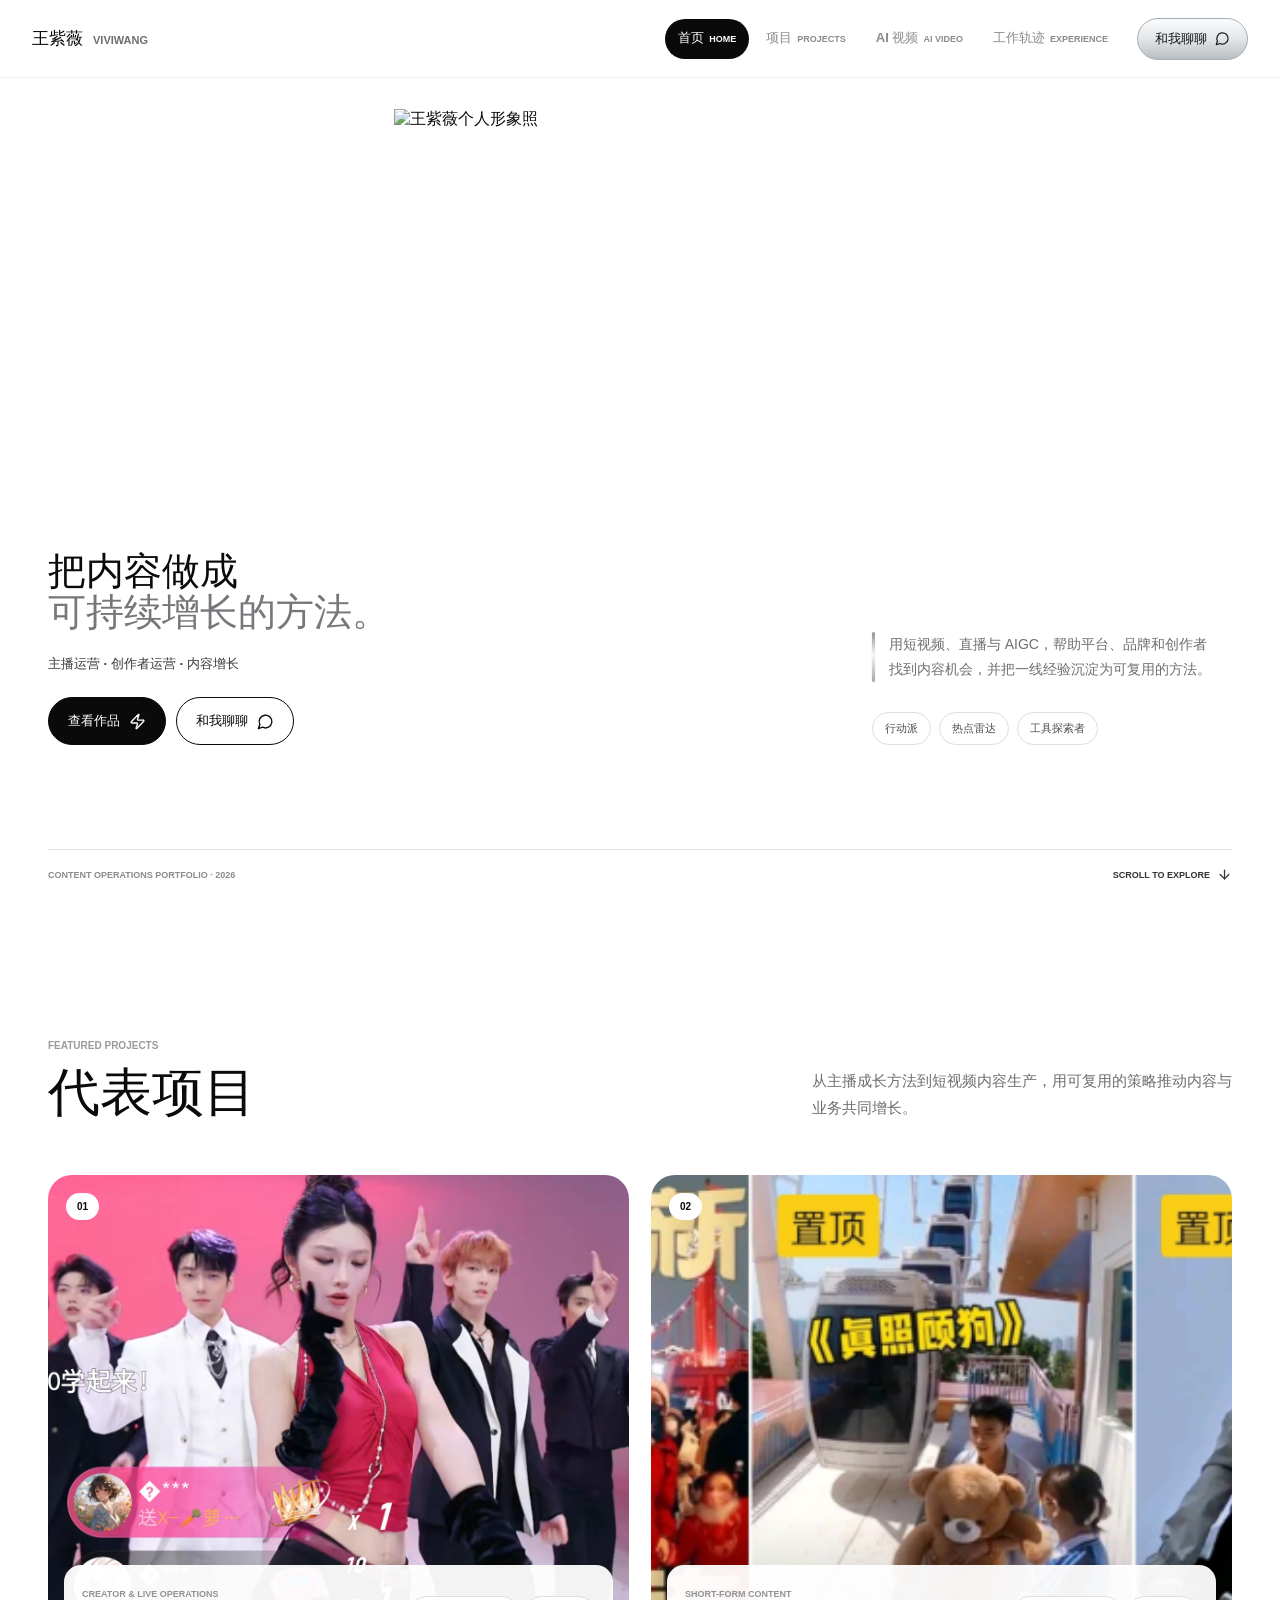
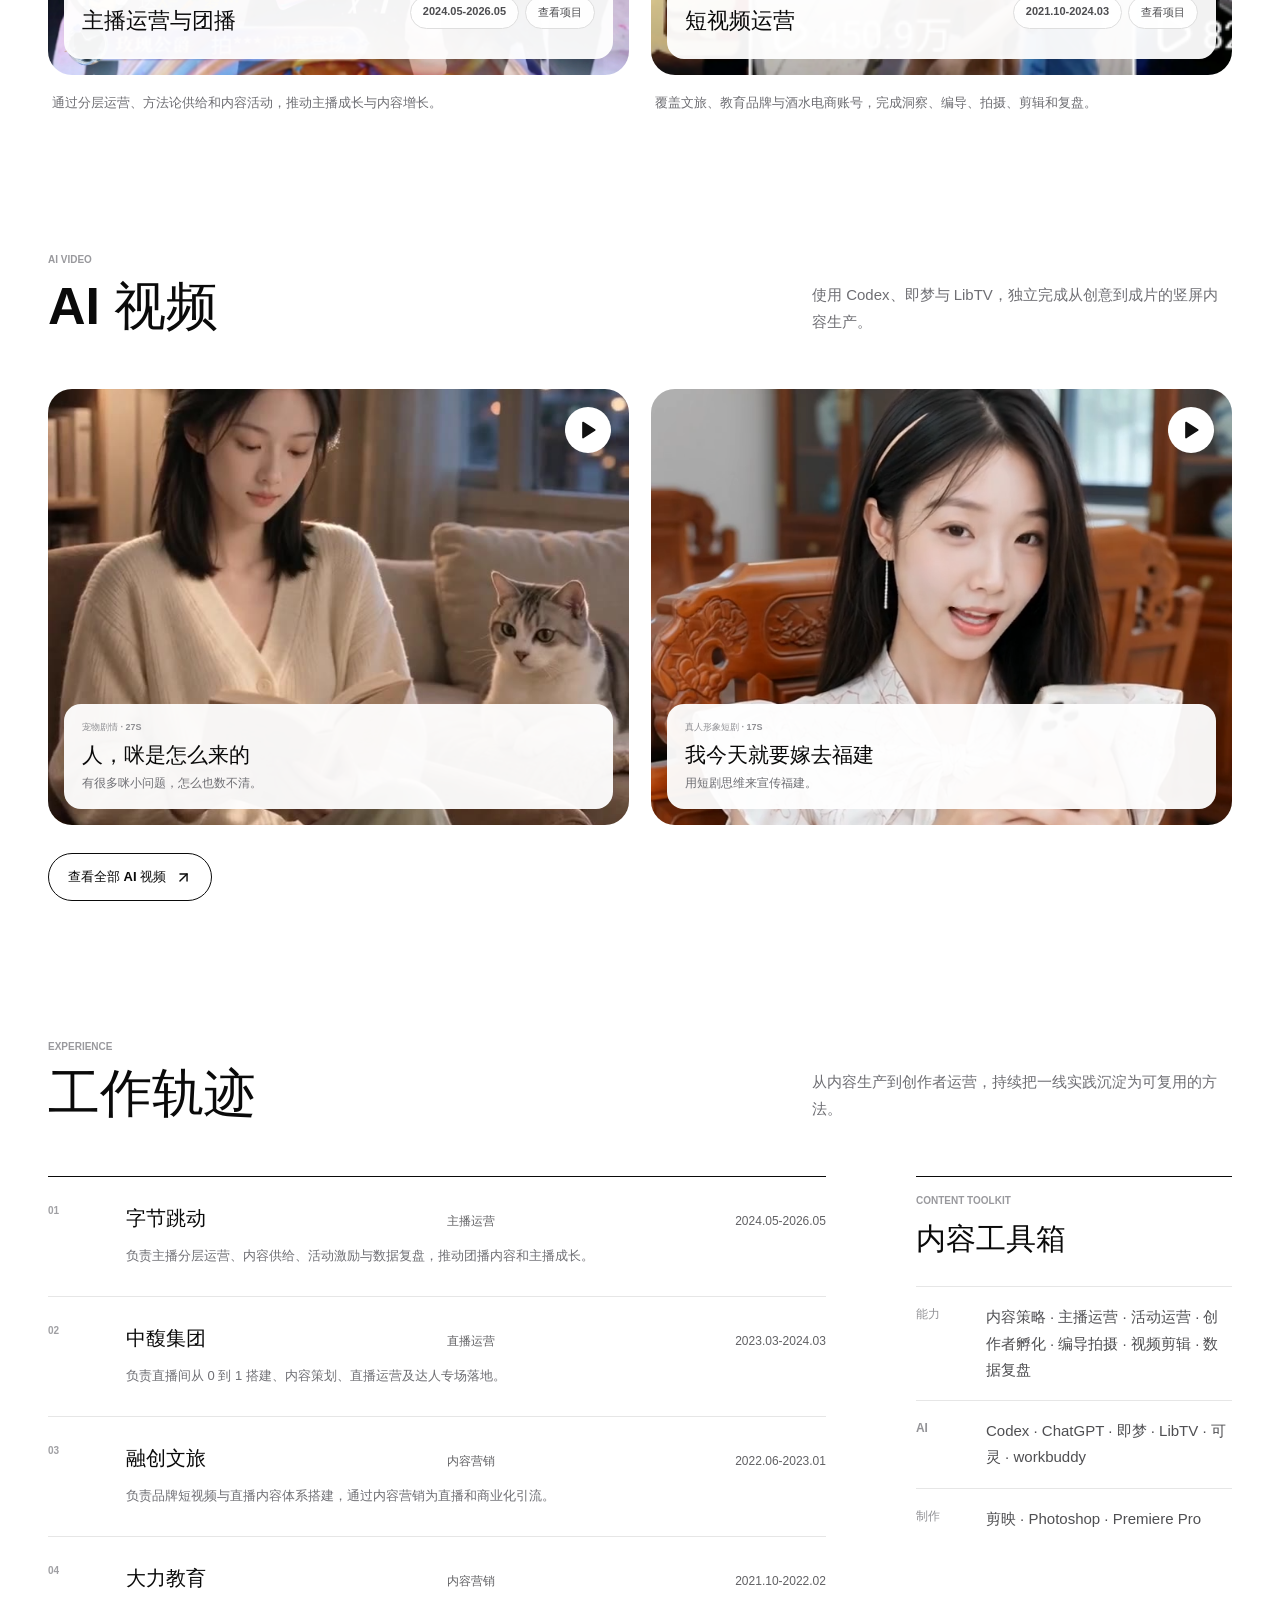
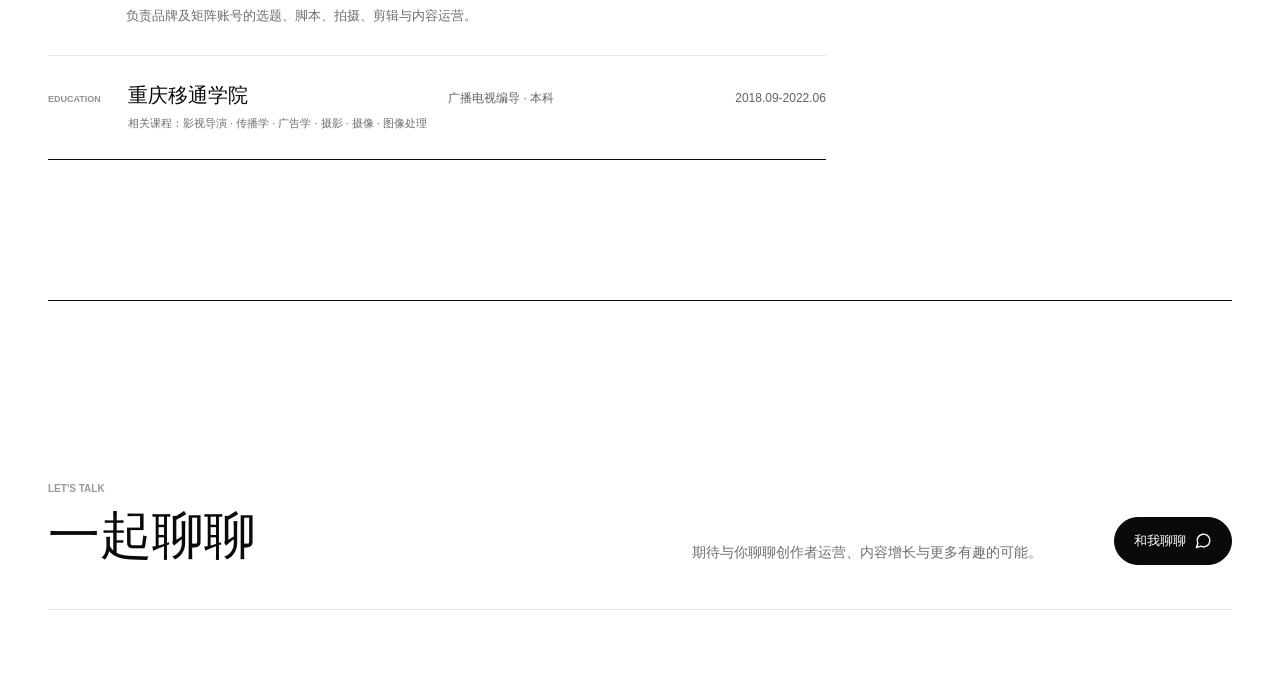
==== commit 1dc3ae70: "Publish approved portfolio updates" ====
--- a/index.html
+++ b/index.html
@@ -8,8 +8,8 @@
     <meta name="theme-color" content="#ffffff" />
     <link rel="icon" href="./vw-mark.svg" type="image/svg+xml" />
     <title>VIVIWANG | 内容运营作品集</title>
-    <script type="module" crossorigin src="./assets/index-BKl5a8yj.js"></script>
-    <link rel="stylesheet" crossorigin href="./assets/index-C2zhgHRm.css">
+    <script type="module" crossorigin src="./assets/index-DHkKCoHs.js"></script>
+    <link rel="stylesheet" crossorigin href="./assets/index-BYEQo2D3.css">
   </head>
   <body>
     <div id="root"></div>
--- a/assets/index-BYEQo2D3.css
+++ b/assets/index-BYEQo2D3.css
@@ -0,0 +1 @@
+:root{color:#0a0a0a;background:#fff;font-family:Inter,SF Pro Text,SF Pro Display,PingFang SC,Microsoft YaHei,Arial,sans-serif;font-synthesis:none;text-rendering:optimizeLegibility;--ink: #0a0a0a;--muted: #6e6e73;--quiet: #9b9b9f;--soft: #f5f5f5;--line: #e6e6e6;--white: #ffffff;--radius: 24px;letter-spacing:0}*{box-sizing:border-box}html{scroll-behavior:auto;scroll-padding-top:150px;background:#fff}body{margin:0;min-width:320px;min-height:100vh;overflow-x:hidden;background:#fff;color:var(--ink)}body.modal-open{overflow:hidden}button,a,input,textarea,select{font:inherit;letter-spacing:0}button,a{-webkit-tap-highlight-color:transparent}button{color:inherit}a{color:inherit;text-decoration:none}img,video{display:block;max-width:100%}p,h1,h2,h3,ul,ol{margin-top:0}h1,h2,h3,.brand-mark,.section-index,.case-kicker,.project-date{font-family:Inter,SF Pro Display,PingFang SC,Microsoft YaHei,Arial,sans-serif;letter-spacing:0}button:focus-visible,a:focus-visible{outline:2px solid #111111;outline-offset:4px}.page-shell{width:min(1380px,calc(100% - 96px));margin-inline:auto}.site-header{position:fixed;z-index:100;top:0;right:0;left:0;height:78px;border-bottom:1px solid rgba(0,0,0,.06);background:#fffffff0;-webkit-backdrop-filter:blur(16px);backdrop-filter:blur(16px)}.nav-shell{width:min(1460px,calc(100% - 64px));height:100%;margin-inline:auto;display:flex;align-items:center;justify-content:space-between;gap:32px}.brand-mark{display:inline-flex;align-items:baseline;gap:10px;white-space:nowrap}.brand-mark strong{font-size:17px;font-weight:650}.brand-mark span{color:var(--muted);font-size:11px;font-weight:600}.main-nav{display:flex;align-items:center;gap:4px}.nav-link{min-height:40px;display:inline-flex;align-items:baseline;gap:5px;padding:10px 13px;border-radius:999px;color:#8b8b90;transition:color .18s ease,background .18s ease}.nav-link span{font-size:13px;font-weight:560}.nav-link small{color:inherit;font-size:9px;font-weight:550}.nav-link:hover{color:#4d4d51;background:#f5f5f5}.nav-link.is-active{color:#fff;background:var(--ink)}.nav-contact{min-height:42px;margin-left:12px;display:inline-flex;align-items:center;justify-content:center;gap:8px;padding:10px 17px;border:0;border-radius:999px;border:1px solid #a9aeb3;background:linear-gradient(180deg,#fafbfc,#e5e8ea 48%,#b8bdc1);color:#171819;cursor:pointer;box-shadow:none;font-size:13px;font-weight:650;transition:transform .18s ease,background .18s ease}.nav-contact:hover{transform:translateY(-2px);background:linear-gradient(180deg,#fff,#eceeef 48%,#c1c5c9)}.icon-button{width:42px;height:42px;display:inline-grid;place-items:center;padding:0;border:1px solid var(--line);border-radius:50%;background:#fff;cursor:pointer;transition:background .18s ease,transform .18s ease}.icon-button:hover{background:#f3f3f3;transform:translateY(-1px)}.mobile-menu-button{display:none}.button{min-height:48px;display:inline-flex;align-items:center;justify-content:center;gap:9px;padding:12px 19px;border:1px solid var(--ink);border-radius:999px;cursor:pointer;font-size:13px;font-weight:650;transition:transform .18s ease,background .18s ease,color .18s ease}.button:hover{transform:translateY(-2px)}.button-primary{background:var(--ink);color:#fff}.button-primary:hover{background:#292929}.button-secondary{background:#fff;color:var(--ink)}.button-secondary:hover{background:#f5f5f5}.home-hero{min-height:100svh;padding:78px 0 18px;display:flex;flex-direction:column;justify-content:space-between;overflow:hidden;background:#fff}.hero-shell{position:relative;min-height:calc(100svh - 134px);display:grid;grid-template-columns:minmax(320px,.95fr) minmax(430px,1.15fr) minmax(360px,1fr);align-items:center;gap:18px}.hero-copy{position:relative;z-index:3;align-self:end;padding:0 0 clamp(88px,11vh,142px)}.hero-copy h1{max-width:510px;margin-bottom:22px;font-size:clamp(38px,2.8vw,50px);font-weight:520;line-height:1.08}.hero-copy h1 span{display:block;white-space:nowrap;color:#77777b}.hero-role{margin-bottom:24px;color:#38383b;font-size:13px;font-weight:620}.hero-statement{max-width:410px;display:grid;grid-template-columns:3px minmax(0,1fr);row-gap:0;column-gap:14px;margin-bottom:0;color:var(--muted);font-size:14px;line-height:1.78}.hero-statement:before{grid-row:1 / span 2;width:3px;border-radius:999px;background:linear-gradient(to bottom,#8f9397,#f5f6f7 45%,#a5a9ad);box-shadow:0 0 0 1px #aaaeb214;content:""}.hero-statement span{display:block}.hero-actions{display:flex;flex-wrap:wrap;gap:10px}.trait-list{margin-top:30px;display:flex;flex-wrap:wrap;gap:8px}.trait-list span,.project-card-tags span{padding:8px 12px;border:1px solid #dedede;border-radius:999px;background:#ffffffeb;color:#4d4d50;font-size:11px;font-weight:560}.hero-portrait{position:relative;z-index:1;align-self:stretch;min-width:0;min-height:calc(100svh - 134px);overflow:visible}.hero-portrait>img{position:absolute;top:4%;right:-5%;bottom:-1%;left:-5%;width:110%;height:97%;object-fit:contain;object-position:center bottom;filter:saturate(.68) contrast(.98) brightness(1.02);-webkit-mask-image:linear-gradient(to bottom,#000 0%,#000 72%,rgba(0,0,0,.74) 87%,transparent 100%);mask-image:linear-gradient(to bottom,#000 0%,#000 72%,rgba(0,0,0,.74) 87%,transparent 100%)}.portrait-fade{position:absolute;top:0;right:-8%;bottom:0;left:-8%;background:linear-gradient(to bottom,transparent 54%,rgba(255,255,255,.94) 88%,#ffffff 100%);pointer-events:none}.hero-context{position:relative;z-index:3;align-self:end;padding:0 0 clamp(90px,11vh,144px) 8px}.portrait-note{width:min(100%,290px);margin:52px 0 0;padding-top:18px;border-top:1px solid var(--line);color:#4f4f52;font-size:11px;line-height:1.72}.portrait-note span{display:block;margin-bottom:7px;color:#9a9a9d;font-size:9px;font-weight:650}.hero-footer{position:relative;z-index:4;display:flex;align-items:center;justify-content:space-between;gap:20px;padding-top:17px;border-top:1px solid var(--line);color:#8b8b8f;font-size:9px;font-weight:600}.hero-footer a{display:inline-flex;align-items:center;gap:7px;color:#343436}.home-section{padding-top:140px}.section-heading{margin-bottom:54px;display:grid;grid-template-columns:minmax(0,1fr) minmax(300px,.6fr);align-items:end;gap:64px}.section-index,.case-kicker{margin-bottom:13px;color:#99999d;font-size:10px;font-weight:650}.section-heading h2,.case-section>h2,.home-contact h2{margin:0;font-size:52px;font-weight:560;line-height:1.1}.section-intro,.case-lead{margin-bottom:0;color:var(--muted);font-size:15px;line-height:1.8}.project-grid{display:grid;grid-template-columns:repeat(2,minmax(0,1fr));gap:22px}.project-card{min-width:0}.project-card-link{position:relative;height:500px;display:block;overflow:hidden;border-radius:var(--radius);background:#f1f1f1}.project-card-link>img{width:100%;height:100%;object-fit:cover;transition:transform .24s ease,filter .24s ease}.project-card-link:hover>img{transform:scale(1.018);filter:brightness(.95)}.project-number{position:absolute;top:18px;left:18px;padding:8px 11px;border-radius:999px;background:#fff;font-size:10px;font-weight:650}.project-card-info{position:absolute;right:16px;bottom:16px;left:16px;min-height:94px;display:flex;align-items:center;justify-content:space-between;gap:22px;padding:17px 18px;border-radius:17px;background:#fffffff2}.project-card-info>div:first-child>span{display:block;margin-bottom:7px;color:#929296;font-size:9px;font-weight:650}.project-card-info h3{margin:0;font-size:22px;font-weight:620}.project-card-tags{display:flex;flex-wrap:wrap;justify-content:flex-end;gap:6px}.project-card-summary{max-width:590px;margin:17px 4px 0;color:var(--muted);font-size:13px;line-height:1.7}.ai-preview-section{background:#fff}.ai-preview-grid{display:grid;grid-template-columns:repeat(2,minmax(0,1fr));gap:22px}.video-card{position:relative;min-width:0;overflow:hidden;border-radius:var(--radius);background:#f1f1f1}.video-poster{position:relative;width:100%;aspect-ratio:4 / 3;display:block;overflow:hidden;padding:0;border:0;background:#eee;cursor:pointer}.video-poster img{width:100%;height:100%;object-fit:cover;transition:transform .24s ease,filter .24s ease}.video-poster:hover img{transform:scale(1.018);filter:brightness(.95)}.video-placeholder{width:100%;height:100%;display:grid;place-items:center;color:#999}.play-control{position:absolute;top:18px;right:18px;width:46px;height:46px;display:grid;place-items:center;border-radius:50%;background:#fff;color:#111;transition:transform .18s ease,background .18s ease}.video-poster:hover .play-control{transform:scale(1.05);background:#111;color:#fff}.video-copy{position:absolute;right:16px;bottom:16px;left:16px;min-height:94px;padding:17px 18px;border-radius:17px;background:#fffffff2;pointer-events:none}.video-copy>span,.account-copy>span,.activity-item>span,.workflow-notes article>span{display:block;margin-bottom:7px;color:#909094;font-size:9px;font-weight:650}.video-copy h3{margin-bottom:5px;font-size:21px;font-weight:620}.video-copy p{margin:0;color:var(--muted);font-size:12px;line-height:1.5}.ai-page-link{margin-top:28px}.experience-section{padding-bottom:140px}.experience-layout{display:grid;grid-template-columns:minmax(0,1.6fr) minmax(300px,.65fr);gap:90px}.timeline{border-top:1px solid var(--ink)}.timeline-row{display:grid;grid-template-columns:60px minmax(0,1fr);gap:18px;padding:28px 0;border-bottom:1px solid var(--line)}.timeline-index{color:#a0a0a4;font-size:10px;font-weight:650}.timeline-title{display:grid;grid-template-columns:minmax(150px,.9fr) minmax(110px,.8fr) auto;align-items:baseline;gap:20px}.timeline-title h3{margin-bottom:0;font-size:20px;font-weight:630}.timeline-title span,.timeline-title time{color:#616164;font-size:12px}.timeline-title span{justify-self:start;text-align:left}.timeline-row p{max-width:710px;margin:13px 0 0;color:var(--muted);font-size:13px;line-height:1.75}.education-row{display:grid;grid-template-columns:60px minmax(150px,.9fr) minmax(110px,.8fr) auto;align-items:baseline;gap:18px 20px;padding:26px 0;border-bottom:1px solid var(--ink)}.education-label,.tool-group span{color:#939397;font-size:9px;font-weight:650}.education-label{white-space:nowrap}.education-school{min-width:0}.education-school strong{display:block;font-size:20px;font-weight:630}.education-school p{margin:5px 0 0;color:var(--muted);font-size:12px;line-height:1.65}@media(min-width:921px){.education-school p{white-space:nowrap;font-size:11px}}.education-major,.education-row time{color:#616164;font-size:12px}.tool-group span{font-size:12px;line-height:1.75}.toolkit{align-self:start;padding-top:18px;border-top:1px solid var(--ink)}.toolkit h3{margin-bottom:26px;font-size:30px;font-weight:580}.tool-group{display:grid;grid-template-columns:54px minmax(0,1fr);align-items:start;gap:16px;padding:17px 0;border-top:1px solid var(--line)}.tool-group p{margin:0;color:#4f4f52;font-size:15px;line-height:1.75}.home-contact{padding:0 0 70px;background:#fff}.contact-strip{min-height:310px;display:grid;grid-template-columns:1fr minmax(300px,.62fr) auto;align-items:end;gap:60px;padding:64px 0 44px;border-top:1px solid var(--ink);border-bottom:1px solid var(--line)}.contact-strip>p{margin:0;color:var(--muted);font-size:14px;line-height:1.75}.project-page{padding-top:78px;background:#fff}.project-hero{min-height:720px;display:grid;grid-template-columns:minmax(0,.82fr) minmax(520px,1.18fr);align-items:center;gap:72px;padding-top:84px;padding-bottom:84px}.project-hero-copy{min-width:0}.back-link{width:max-content;margin-bottom:54px;display:inline-flex;align-items:center;gap:8px;color:#69696c;font-size:12px;transition:color .18s ease,transform .18s ease}.back-link:hover{color:var(--ink);transform:translate(-3px)}.project-hero h1{margin-bottom:20px;font-size:64px;font-weight:570;line-height:1.05}.project-date{margin-bottom:26px;color:#99999c;font-size:11px;font-weight:600}.project-summary{max-width:610px;margin:0;color:var(--muted);font-size:15px;line-height:1.85}.lightbox-trigger{position:relative;display:block;overflow:hidden;padding:0;border:0;background:#f3f3f3;cursor:zoom-in}.lightbox-trigger img{width:100%;height:100%;object-fit:cover}.project-cover{width:100%;aspect-ratio:4 / 3;border-radius:var(--radius)}.project-cover img{transition:transform .24s ease}.project-cover:hover img{transform:scale(1.012)}.image-zoom{position:absolute;right:16px;bottom:16px;width:42px;height:42px;display:grid;place-items:center;border-radius:50%;background:#fff;color:#111;opacity:0;transform:translateY(5px);transition:opacity .18s ease,transform .18s ease}.lightbox-trigger:hover .image-zoom,.lightbox-trigger:focus-visible .image-zoom{opacity:1;transform:translateY(0)}.project-toc{position:sticky;z-index:80;top:78px;border-top:1px solid var(--line);border-bottom:1px solid var(--line);background:#fffffff5;-webkit-backdrop-filter:blur(12px);backdrop-filter:blur(12px)}.toc-inner{display:flex;align-items:center;gap:4px;overflow-x:auto;padding-top:10px;padding-bottom:10px;scrollbar-width:none}.toc-inner::-webkit-scrollbar,.activity-tabs::-webkit-scrollbar,.filter-tabs::-webkit-scrollbar{display:none}.toc-button{flex:0 0 auto;padding:9px 13px;border:0;border-radius:999px;background:transparent;color:#858589;cursor:pointer;font-size:11px;font-weight:560;transition:color .18s ease,background .18s ease}.toc-button:hover,.toc-button.is-active{background:#f2f2f2;color:var(--ink)}.project-content{padding-top:28px}.case-section{scroll-margin-top:148px;padding:112px 0;border-top:1px solid var(--line)}.case-section:first-child{border-top:0}#background{padding-bottom:72px}#segmentation{padding-top:72px}.case-section>h2{margin-bottom:34px}.case-lead{max-width:760px;font-size:16px}.context-rail{margin-top:50px;display:grid;grid-template-columns:repeat(3,minmax(0,1fr));border-top:1px solid var(--ink);border-bottom:1px solid var(--ink)}.context-rail.four-columns{grid-template-columns:repeat(4,minmax(0,1fr))}.context-rail>div{min-height:130px;display:flex;flex-direction:column;justify-content:space-between;gap:18px;padding:24px;border-right:1px solid var(--line)}.context-rail>div:last-child{border-right:0}.context-rail span,.process-rail span{color:#98989c;font-size:9px;font-weight:650}.context-rail strong{max-width:260px;font-size:16px;font-weight:600;line-height:1.5}.segmentation-list{display:grid;grid-template-columns:repeat(3,minmax(0,1fr));gap:18px}.segmentation-list article,.metric-grid article{min-height:255px;padding:28px;border-radius:20px;background:var(--soft)}.segmentation-list article>span{display:block;margin-bottom:46px;color:#a0a0a3;font-size:12px;font-weight:650}.segmentation-list h3{margin-bottom:13px;font-size:27px;font-weight:600}.segmentation-list p{margin:0;color:var(--muted);font-size:13px;line-height:1.75}.method-grid{margin-top:46px;display:grid;grid-template-columns:repeat(2,minmax(0,1fr));gap:22px}.method-card{min-width:0}.method-card:nth-child(5){grid-column:1 / -1;display:grid;grid-template-columns:1.25fr .75fr;gap:0;overflow:hidden;border-radius:var(--radius);background:var(--soft)}.method-image{width:100%;aspect-ratio:16 / 10;border-radius:var(--radius)}.method-card:nth-child(5) .method-image{height:100%;border-radius:0}.method-image img{transition:transform .24s ease}.method-image:hover img{transform:scale(1.012)}.method-card>div{padding:20px 4px 0}.method-card:nth-child(5)>div{display:flex;flex-direction:column;justify-content:center;padding:42px}.method-card>div>span{display:block;margin-bottom:10px;color:#9a9a9e;font-size:9px;font-weight:650}.method-card h3{margin-bottom:8px;font-size:20px;font-weight:620}.method-card p{margin:0;color:var(--muted);font-size:13px;line-height:1.7}.activity-tabs,.filter-tabs{margin-bottom:28px;display:flex;width:max-content;max-width:100%;gap:6px;overflow-x:auto;padding:5px;border-radius:999px;background:#f3f3f3;scrollbar-width:none}.activity-tab,.filter-tab{flex:0 0 auto;min-height:38px;padding:9px 15px;border:0;border-radius:999px;background:transparent;color:#77777b;cursor:pointer;font-size:11px;font-weight:580;transition:color .18s ease,background .18s ease}.activity-tab:hover,.filter-tab:hover,.activity-tab.is-active,.filter-tab.is-active{background:#fff;color:var(--ink)}.activity-stage{display:grid;grid-template-columns:minmax(0,1.18fr) minmax(330px,.82fr);align-items:start;gap:22px}.activity-column{min-width:0;display:grid;gap:14px}.activity-stage.is-talent{grid-template-columns:repeat(2,minmax(0,1fr));align-items:stretch;gap:20px}.activity-stage.is-talent .activity-column{grid-template-rows:480px 1fr;gap:0;overflow:hidden;border-radius:var(--radius);background:#eceff1}.activity-stage.is-talent .activity-image,.activity-stage.is-talent .activity-collab-image{width:100%;height:480px;border-radius:0;background:#111}.activity-stage.is-talent .activity-image img,.activity-stage.is-talent .activity-collab-image img{object-fit:contain;object-position:center top;background:#111}.activity-stage.is-talent .activity-item,.activity-stage.is-talent .activity-item.is-highlight{padding:26px 28px 30px;border-radius:0;background:transparent;color:var(--ink)}.activity-stage.is-talent .activity-item.is-highlight>span,.activity-stage.is-talent .activity-item.is-highlight p{color:var(--muted)}.activity-stage.is-talent .activity-item ul{border-top-color:#c9cdd0}.activity-stage.is-talent .activity-item li{color:var(--ink)}.evidence-rail{margin-top:22px;display:grid;grid-auto-flow:column;grid-auto-columns:minmax(170px,.2fr);gap:12px;overflow-x:auto;padding:0 0 12px;scroll-snap-type:x proximity;scrollbar-color:#b9b9b9 transparent}.evidence-image{width:100%;aspect-ratio:9 / 16;border-radius:var(--radius);scroll-snap-align:start}.evidence-image img{transition:transform .24s ease}.evidence-image:hover img{transform:scale(1.012)}.activity-image{width:100%;height:520px;min-height:0;border-radius:var(--radius)}.activity-image img{object-position:center top}.activity-collab-image{width:100%;height:520px;border-radius:var(--radius);background:#111}.activity-collab-image img{object-fit:contain;background:#111}.activity-list{display:grid;gap:14px}.activity-item{padding:30px;border-radius:20px;background:#f5f5f5}.activity-item.is-highlight{background:#111;color:#fff}.activity-item.is-highlight>span,.activity-item.is-highlight p{color:#bdbdc1}.activity-item h3{margin-bottom:12px;font-size:22px;font-weight:610}.activity-item p{margin-bottom:0;color:var(--muted);font-size:13px;line-height:1.75}.activity-item ul{margin:24px 0 0;padding:20px 0 0;display:grid;grid-template-columns:repeat(2,minmax(0,1fr));gap:12px 18px;border-top:1px solid #3b3b3b;list-style:none}.activity-item li{color:#fff;font-size:12px;font-weight:550;line-height:1.55}.incubation-layout,.featured-case-layout,.workflow-layout{display:grid;grid-template-columns:minmax(0,1fr) minmax(380px,.82fr);align-items:stretch;gap:46px}.action-list{margin:50px 0 0;padding:0;border-top:1px solid var(--ink);list-style:none}.action-list li{display:grid;grid-template-columns:42px minmax(0,1fr);gap:18px;padding:20px 0;border-bottom:1px solid var(--line)}.action-list span{color:#9a9a9d;font-size:10px;font-weight:650}.action-list p{margin:0;color:#4f4f52;font-size:14px;line-height:1.7}.action-result{margin-top:10px;display:block;font-size:15px;font-weight:650;line-height:1.6}.benchmark-image{width:100%;height:420px;border-radius:var(--radius);background:#111}.benchmark-image img{object-fit:contain;background:#111}.metric-grid{display:grid;grid-template-columns:repeat(3,minmax(0,1fr));gap:16px}.metric-grid article{display:flex;flex-direction:column;justify-content:flex-end}.metric-grid strong{margin-bottom:48px;font-size:54px;font-weight:560;line-height:1}.metric-grid span{font-size:13px;font-weight:600}.next-project{margin-top:10px;padding-top:72px;padding-bottom:100px;border-top:1px solid var(--ink)}.next-project>span{display:block;margin-bottom:22px;color:#96969a;font-size:9px;font-weight:650}.next-project a{display:flex;align-items:center;justify-content:space-between;gap:18px;font-size:46px;font-weight:560;transition:color .18s ease}.next-project a:hover{color:#66666a}.responsibility-line{margin-top:46px;display:grid;grid-template-columns:190px minmax(0,1fr);gap:32px;padding:24px 0;border-top:1px solid var(--ink);border-bottom:1px solid var(--ink)}.responsibility-line span{color:#96969a;font-size:9px;font-weight:650}.responsibility-line strong{font-size:18px;font-weight:600}.short-overview-panel{margin-top:42px;border-top:1px solid var(--ink);border-bottom:1px solid var(--ink)}.short-overview-panel .responsibility-line{margin-top:0;border-top:0}.responsibility-grid{display:grid;grid-template-columns:repeat(4,minmax(0,1fr))}.responsibility-grid>div{min-height:104px;display:flex;align-items:center;gap:14px;padding:20px 24px;border-right:1px solid var(--line)}.responsibility-grid>div:last-child{border-right:0}.responsibility-grid svg{flex:0 0 auto;color:#77777b}.responsibility-grid strong{font-size:15px;font-weight:600}.account-grid{margin-top:46px;display:grid;grid-template-columns:repeat(2,minmax(0,1fr));align-items:start;gap:22px}.account-card{overflow:hidden;border-radius:var(--radius);background:#f5f5f5}.account-media-grid{display:grid;grid-template-columns:repeat(2,minmax(0,1fr));gap:1px;background:#fff}.account-media-grid.count-2{grid-template-columns:repeat(2,minmax(0,1fr))}.account-image{width:100%;aspect-ratio:4 / 3;border-radius:0}.account-image img{transition:transform .24s ease}.account-image:hover img{transform:scale(1.012)}.account-copy{padding:26px 28px 30px}.account-copy h3{margin-bottom:5px;font-size:24px;font-weight:610}.account-copy>p{margin-bottom:22px;color:var(--muted);font-size:12px}.account-copy>strong{display:block;padding-top:18px;border-top:1px solid #dddddd;font-size:12px;font-weight:600}.account-copy ul{margin:18px 0 0;padding:0;display:grid;grid-template-columns:repeat(2,minmax(0,1fr));gap:9px 18px;list-style:none}.account-copy li{color:#59595c;font-size:11px;line-height:1.55}.account-copy li:before{content:"";width:4px;height:4px;margin-right:7px;display:inline-block;border-radius:50%;background:#111;vertical-align:2px}.featured-account-image,.workflow-image{min-height:520px;border-radius:var(--radius)}.featured-account-image img,.workflow-image img{transition:transform .24s ease}.featured-account-image:hover img,.workflow-image:hover img{transform:scale(1.012)}.featured-case-copy{align-self:center}.featured-case-section{padding-top:64px}.strategy-list{margin-top:42px;border-top:1px solid var(--ink)}.strategy-list article{display:grid;grid-template-columns:126px minmax(0,1fr);gap:24px;padding:19px 0;border-bottom:1px solid var(--line)}.strategy-list span{font-size:12px;font-weight:620}.strategy-list p{margin:0;color:var(--muted);font-size:12px;line-height:1.7}.ai-work-grid{display:grid;grid-template-columns:repeat(4,minmax(0,1fr));gap:16px}.video-card.is-compact{border-radius:20px}.is-compact .video-poster{aspect-ratio:9 / 16}.ai-work-grid .video-copy{min-height:110px;padding:15px;border-radius:14px}.ai-work-grid .video-copy h3{font-size:16px}.process-rail{margin:38px 0 44px;display:grid;grid-template-columns:repeat(6,minmax(0,1fr));border-top:1px solid var(--ink);border-bottom:1px solid var(--ink)}.process-rail>div{min-height:88px;display:flex;flex-direction:column;justify-content:flex-start;gap:12px;padding:18px 20px;border-right:1px solid var(--line)}.process-rail>div:last-child{border-right:0}.process-rail strong{font-size:14px;font-weight:600}.process-rail span{font-size:13px}.process-evidence-grid{display:grid;grid-template-columns:repeat(2,minmax(0,1fr));gap:36px 22px}.process-evidence{min-width:0}.process-evidence.is-wide{grid-column:1 / -1}.process-evidence-image{width:100%;aspect-ratio:16 / 10;border-radius:var(--radius)}.process-evidence.is-wide .process-evidence-image{aspect-ratio:16 / 8}.process-evidence>div{padding:18px 4px 0}.process-evidence>div>span{display:block;margin-bottom:9px;color:#99999d;font-size:9px;font-weight:650}.process-evidence h3{margin-bottom:7px;font-size:20px;font-weight:610}.process-evidence p{margin:0;color:var(--muted);font-size:13px;line-height:1.7}.workflow-notes{align-self:center;border-top:1px solid var(--ink)}.workflow-notes article{padding:22px 0;border-bottom:1px solid var(--line)}.workflow-notes h3{margin-bottom:7px;font-size:20px;font-weight:610}.workflow-notes p{margin:0;color:var(--muted);font-size:13px;line-height:1.7}.ai-tool-lines{width:min(1120px,100%);border-top:1px solid var(--ink)}.ai-toolkit-section{padding-top:72px;padding-bottom:80px}.ai-toolkit-section>h2{margin-bottom:30px}.ai-tool-lines article{display:grid;grid-template-columns:minmax(130px,.35fr) minmax(0,1fr);gap:34px;padding:24px 0;border-bottom:1px solid var(--line)}.ai-tool-lines span{color:#88888c;font-size:10px;font-weight:650}.ai-tool-lines p{margin:0;font-size:15px;line-height:1.7}.modal-backdrop,.lightbox-backdrop,.video-modal-backdrop{position:fixed;z-index:300;top:0;right:0;bottom:0;left:0;display:grid;place-items:center;padding:24px;background:#000000ad}.contact-modal{position:relative;width:min(760px,100%);display:grid;grid-template-columns:minmax(0,.9fr) minmax(300px,1.1fr);gap:48px;padding:48px;border-radius:var(--radius);background:#fff;box-shadow:0 30px 100px #0003}.modal-close,.lightbox-close,.video-modal-close{position:absolute;z-index:4;top:16px;right:16px}.contact-copy{align-self:center}.contact-copy h2{margin-bottom:14px;font-size:42px;font-weight:570}.contact-copy>p:last-child{margin:0;color:var(--muted);font-size:13px;line-height:1.75}.wechat-panel{display:grid;grid-template-columns:150px minmax(0,1fr);align-items:center;gap:24px;padding:24px;border-radius:18px;background:#f4f4f4}.wechat-qr{aspect-ratio:1;overflow:hidden;border:1px solid #d6d6d6;background:#fff}.wechat-qr img{width:100%;height:100%;object-fit:cover}.wechat-details{min-width:0}.meta-label{display:block;margin-bottom:8px;color:#8d8d91;font-size:10px;font-weight:650}.wechat-details strong{display:block;margin-bottom:15px;overflow-wrap:anywhere;font-size:19px}.copy-button{min-height:40px;display:inline-flex;align-items:center;gap:7px;padding:9px 13px;border:0;border-radius:999px;background:#111;color:#fff;cursor:pointer;font-size:11px;font-weight:600}.lightbox-content{position:relative;width:fit-content;max-width:calc(100vw - 48px);height:auto;max-height:94vh;padding:0;border-radius:0;background:transparent}.lightbox-content>img{width:auto;height:auto;max-width:calc(100vw - 48px);max-height:94vh;display:block;object-fit:contain}.lightbox-content.project-cover-lightbox{width:fit-content;max-width:calc(100vw - 48px);height:auto;max-height:94vh;padding:0;border-radius:0;background:transparent}.project-cover-lightbox>img{width:auto;height:auto;max-width:calc(100vw - 48px);max-height:94vh;display:block}.video-modal{position:relative;width:min(980px,100%);max-height:92vh;overflow:hidden;border-radius:var(--radius);background:#fff}.video-modal video,.video-pending{width:100%;max-height:76vh;background:#ededed}.video-modal video{object-fit:contain}.video-pending{position:relative;min-height:560px;display:grid;place-items:center;overflow:hidden}.video-pending>img{position:absolute;top:0;right:0;bottom:0;left:0;width:100%;height:100%;object-fit:cover;filter:grayscale(1) blur(14px);opacity:.24}.video-pending>div{position:relative;display:grid;place-items:center;gap:10px;text-align:center}.video-pending strong{font-size:18px}.video-pending span{color:var(--muted);font-size:12px}.video-modal-caption{padding:20px 24px 24px}.video-modal-caption span{display:block;margin-bottom:5px;color:#8f8f93;font-size:9px;font-weight:650}.video-modal-caption h3{margin:0;font-size:21px;font-weight:610}@media(max-width:1120px){.page-shell{width:min(100% - 64px,1120px)}.hero-copy h1{font-size:42px}.hero-shell{grid-template-columns:minmax(260px,.88fr) minmax(380px,1.2fr) minmax(220px,.72fr)}.portrait-note{display:none}.project-card-link{height:410px}.project-card-info{align-items:flex-start;flex-direction:column}.project-card-tags{justify-content:flex-start}.experience-layout{gap:52px}.project-hero{grid-template-columns:minmax(0,.85fr) minmax(440px,1.15fr);gap:44px}.project-hero h1{font-size:54px}}@media(max-width:920px){html{scroll-padding-top:132px}.site-header{height:68px}.nav-shell{width:calc(100% - 40px)}.mobile-menu-button{display:inline-grid}.main-nav{position:absolute;top:67px;right:0;left:0;display:none;align-items:stretch;padding:12px 20px 20px;border-bottom:1px solid var(--line);background:#fff}.main-nav.is-open{display:grid}.nav-link{justify-content:space-between;border-radius:0;border-bottom:1px solid var(--line)}.nav-contact{margin:14px 0 0}.home-hero{min-height:auto;padding-top:68px}.hero-shell{min-height:820px;grid-template-columns:minmax(260px,.92fr) minmax(390px,1.18fr);align-items:end}.hero-copy{width:auto;padding:0 0 112px}.hero-copy h1{font-size:40px}.hero-portrait{min-height:752px}.hero-context{position:absolute;right:0;bottom:108px;width:250px;padding:0;text-align:right}.hero-context .hero-statement{margin-left:auto}.hero-context .trait-list{justify-content:flex-end}.section-heading{grid-template-columns:1fr;gap:22px}.project-card-link{height:370px}.experience-layout,.contact-strip,.project-hero,.activity-stage,.incubation-layout,.featured-case-layout,.workflow-layout{grid-template-columns:1fr}.contact-strip{align-items:start;gap:28px}.project-page{padding-top:68px}.project-hero{min-height:auto;padding-top:72px}.project-cover{grid-row:1}.back-link{margin-bottom:34px}.project-toc{top:68px}.activity-image,.featured-account-image,.workflow-image{min-height:440px}.activity-image,.activity-collab-image{height:440px;min-height:0}.activity-stage.is-talent{grid-template-columns:1fr}.activity-stage.is-talent .activity-column{grid-template-rows:440px 1fr}.activity-stage.is-talent .activity-image,.activity-stage.is-talent .activity-collab-image{height:440px}.benchmark-image{height:520px}.ai-work-grid{grid-template-columns:repeat(2,minmax(0,1fr))}.contact-modal{grid-template-columns:1fr}}@media(max-width:680px){.page-shell{width:calc(100% - 36px)}.nav-shell{width:calc(100% - 28px)}.brand-mark{gap:7px}.brand-mark strong{font-size:15px}.brand-mark span{font-size:9px}.hero-shell{min-height:830px;display:block}.hero-copy{width:100%;padding:52px 0 0}.hero-copy h1{max-width:350px;margin-bottom:20px;font-size:34px;line-height:1.08}.hero-copy h1 span{white-space:normal}.hero-role{font-size:14px}.hero-actions{position:relative;z-index:4}.hero-actions .button{min-height:44px;padding:10px 15px}.trait-list{margin-top:22px}.trait-list span{padding:7px 10px;font-size:10px}.hero-portrait{position:absolute;top:275px;right:-20%;bottom:30px;left:14%;min-height:0;opacity:.9}.hero-portrait>img{top:0;right:0;bottom:0;left:0;width:100%;height:100%}.hero-context{right:auto;bottom:52px;left:0;width:64%;text-align:left}.hero-context .hero-statement{margin-left:0;font-size:12px;line-height:1.65}.hero-context .trait-list{margin-top:18px;justify-content:flex-start}.hero-context .portrait-note{display:none}.hero-footer{padding-bottom:6px}.hero-footer>span{display:none}.home-section{padding-top:104px}.section-heading{margin-bottom:36px}.section-heading h2,.case-section>h2,.home-contact h2{font-size:38px}.section-intro,.case-lead{font-size:13px}.project-grid,.ai-preview-grid,.method-grid,.account-grid,.process-evidence-grid{grid-template-columns:1fr}.process-evidence.is-wide{grid-column:auto}.project-card-link{height:380px;border-radius:20px}.project-card-info{right:10px;bottom:10px;left:10px;min-height:auto;gap:13px;padding:14px;border-radius:14px}.project-card-info h3{font-size:19px}.project-card-tags span:first-child{display:none}.video-card,.video-poster{border-radius:20px}.video-copy{right:10px;bottom:10px;left:10px;padding:14px;border-radius:14px}.experience-section{padding-bottom:104px}.timeline-row{grid-template-columns:30px minmax(0,1fr)}.timeline-title{grid-template-columns:1fr auto;gap:7px 12px}.timeline-title span{grid-column:1;grid-row:2}.timeline-title time{grid-column:2;grid-row:1}.education-row{grid-template-columns:1fr;gap:10px}.contact-strip{min-height:290px;padding-top:46px}.project-hero{gap:42px;padding-top:42px;padding-bottom:52px}.project-cover{aspect-ratio:4 / 3;border-radius:20px}.project-hero h1{font-size:43px}.project-summary{font-size:13px}.toc-inner{width:100%}.case-section{scroll-margin-top:132px;padding:82px 0}#background{padding-bottom:56px}#segmentation{padding-top:56px}.context-rail,.context-rail.four-columns,.segmentation-list,.metric-grid{grid-template-columns:1fr}.context-rail>div{min-height:100px;border-right:0;border-bottom:1px solid var(--line)}.context-rail>div:last-child{border-bottom:0}.segmentation-list article,.metric-grid article{min-height:210px}.segmentation-list article>span{margin-bottom:28px}.method-card:nth-child(5){grid-column:auto;display:block;border-radius:20px}.method-card:nth-child(5) .method-image{height:auto;border-radius:20px}.method-card:nth-child(5)>div{padding:22px 4px 0}.activity-tabs,.filter-tabs{width:100%;border-radius:16px}.activity-image,.featured-account-image,.workflow-image{min-height:300px;border-radius:20px}.activity-image,.activity-collab-image{height:300px;min-height:0;border-radius:20px}.activity-stage.is-talent .activity-column{grid-template-rows:300px 1fr;border-radius:20px}.activity-stage.is-talent .activity-image,.activity-stage.is-talent .activity-collab-image{height:300px;border-radius:0}.evidence-rail{grid-auto-columns:minmax(145px,44vw)}.evidence-image{border-radius:20px}.process-evidence-image,.process-evidence.is-wide .process-evidence-image{aspect-ratio:4 / 3;border-radius:20px}.activity-item{padding:24px}.activity-item ul,.account-copy ul{grid-template-columns:1fr}.benchmark-image{height:440px;border-radius:20px}.metric-grid strong{margin-bottom:34px;font-size:46px}.responsibility-line,.strategy-list article,.ai-tool-lines article{grid-template-columns:1fr;gap:10px}.responsibility-grid{grid-template-columns:repeat(2,minmax(0,1fr))}.responsibility-grid>div{min-height:88px;padding:16px;border-bottom:1px solid var(--line)}.responsibility-grid>div:nth-child(2n){border-right:0}.responsibility-grid>div:nth-last-child(-n+2){border-bottom:0}.featured-case-section{padding-top:52px}.ai-toolkit-section{padding-top:56px;padding-bottom:64px}.account-card{border-radius:20px}.account-copy{padding:22px}.ai-work-grid{grid-template-columns:repeat(2,minmax(0,1fr));gap:10px}.ai-work-grid .video-copy{right:7px;bottom:7px;left:7px;min-height:96px;padding:11px}.ai-work-grid .video-copy h3{font-size:13px}.ai-work-grid .video-copy p{font-size:10px}.process-rail{grid-template-columns:repeat(3,minmax(0,1fr))}.process-rail>div:nth-child(3){border-right:0}.process-rail>div:nth-child(-n+3){border-bottom:1px solid var(--line)}.next-project{padding-top:52px;padding-bottom:72px}.next-project a{font-size:31px}.contact-modal{gap:28px;padding:34px 22px 22px;border-radius:20px}.wechat-panel{grid-template-columns:110px minmax(0,1fr);gap:17px;padding:16px}.contact-copy h2{font-size:34px}.lightbox-backdrop,.video-modal-backdrop,.modal-backdrop{padding:12px}.lightbox-content,.video-modal{border-radius:18px}.lightbox-content>img{max-width:calc(100vw - 24px);max-height:94vh}.video-pending{min-height:520px}}@media(prefers-reduced-motion:reduce){*,*:before,*:after{scroll-behavior:auto!important;transition-duration:.01ms!important}}
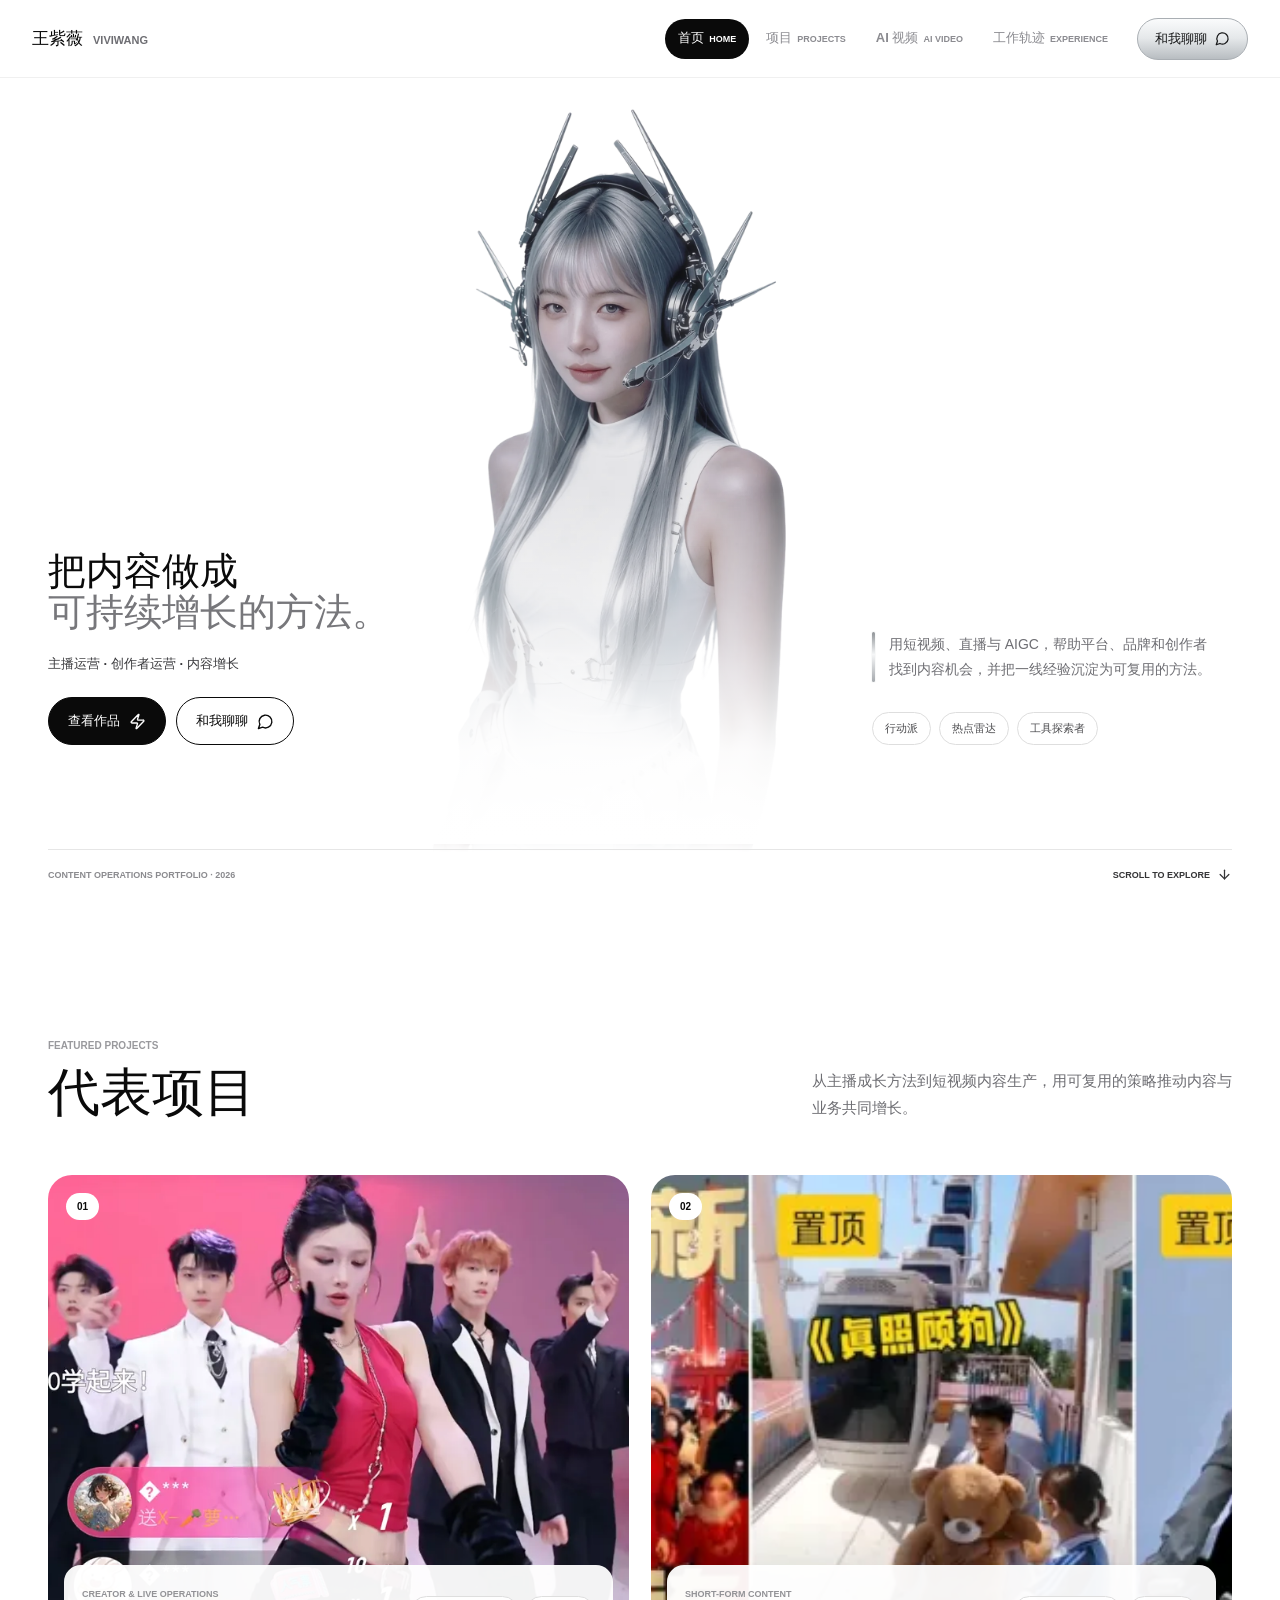
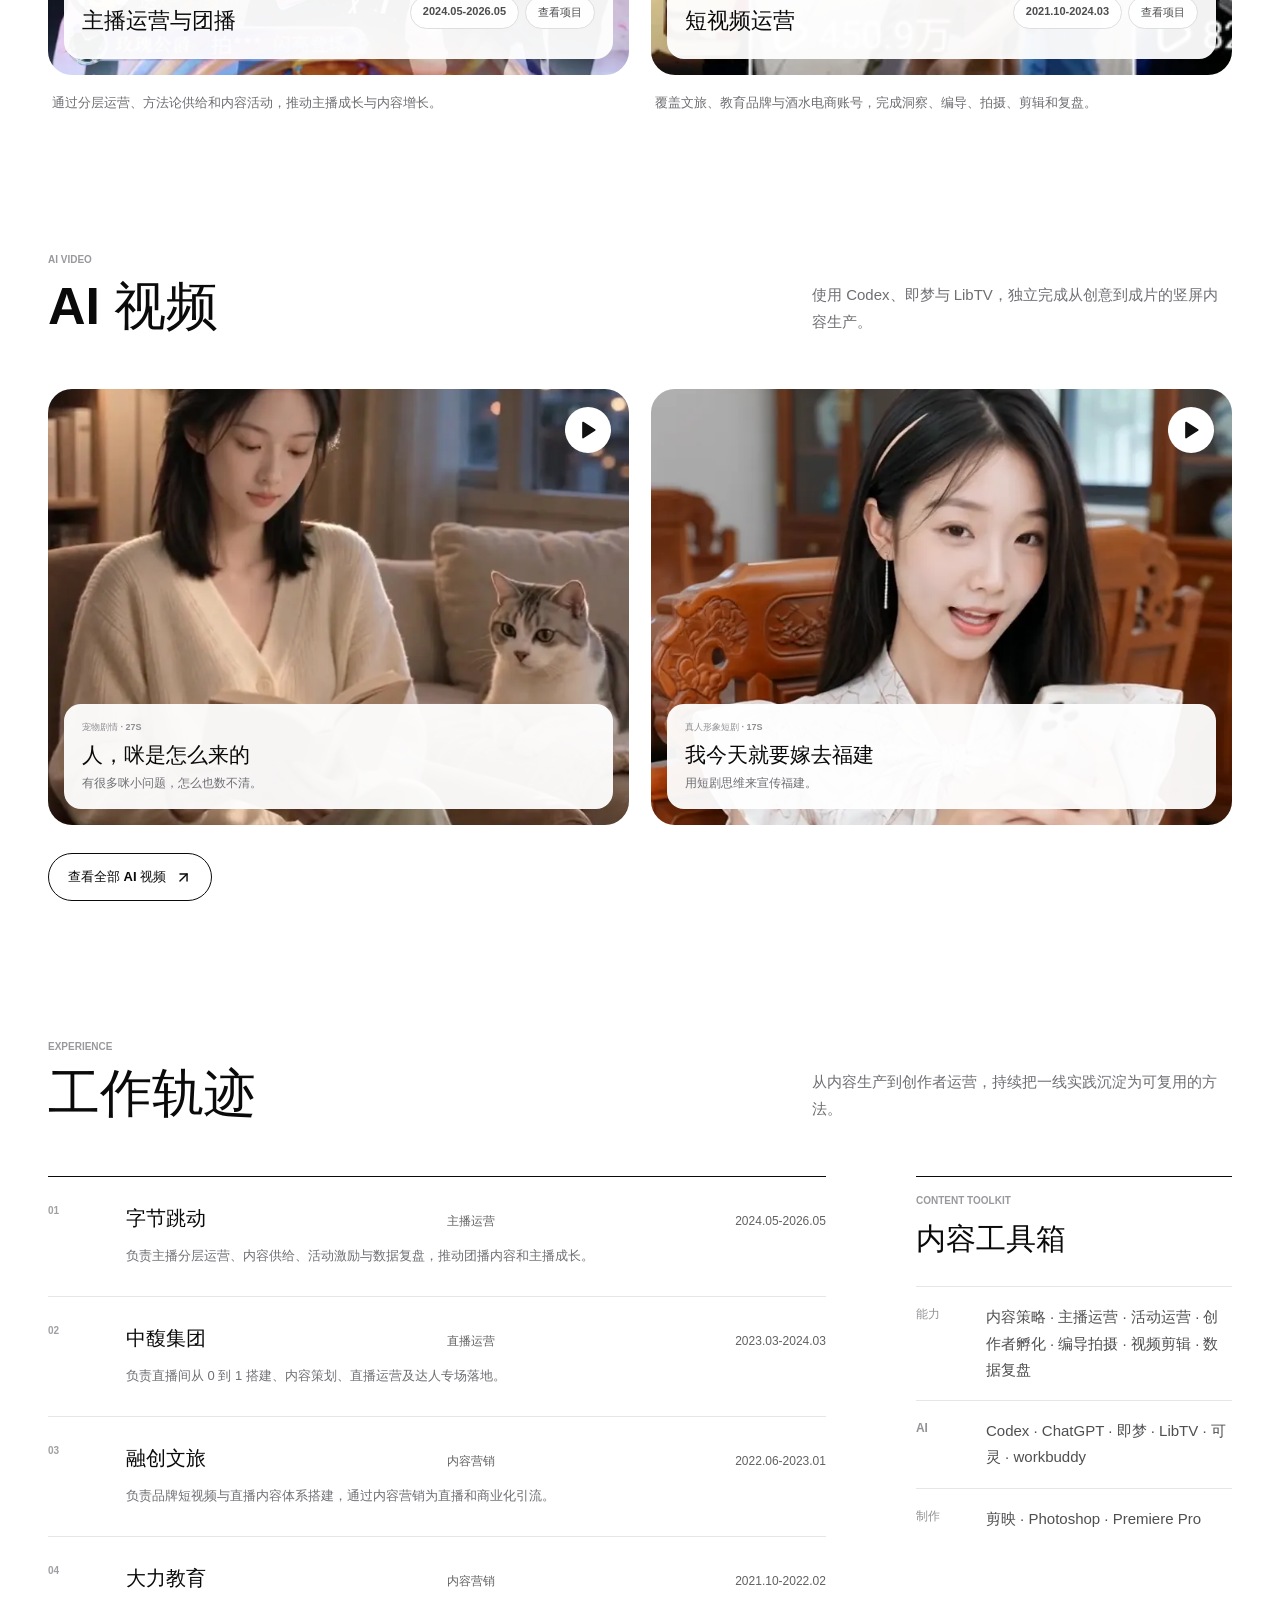
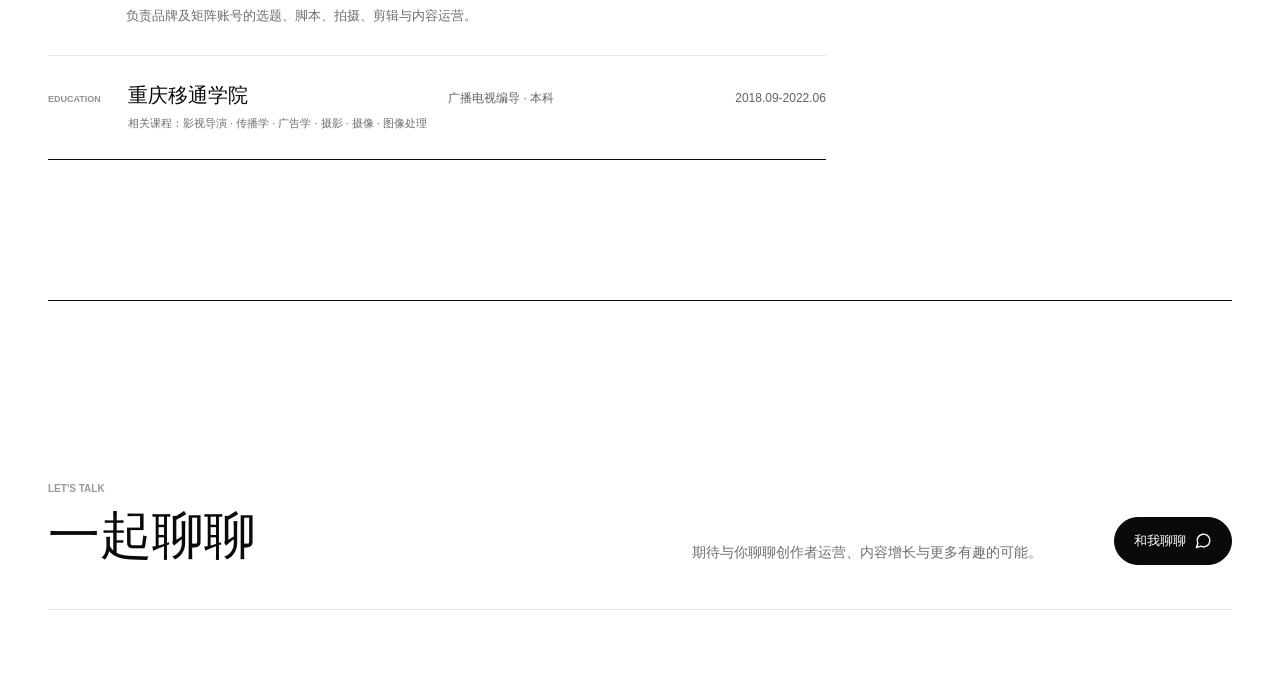
==== commit c1265a1a: "Optimize media delivery" ====
--- a/index.html
+++ b/index.html
@@ -8,7 +8,7 @@
     <meta name="theme-color" content="#ffffff" />
     <link rel="icon" href="./vw-mark.svg" type="image/svg+xml" />
     <title>VIVIWANG | 内容运营作品集</title>
-    <script type="module" crossorigin src="./assets/index-DHkKCoHs.js"></script>
+    <script type="module" crossorigin src="./assets/index-DMifmWPj.js"></script>
     <link rel="stylesheet" crossorigin href="./assets/index-BYEQo2D3.css">
   </head>
   <body>
